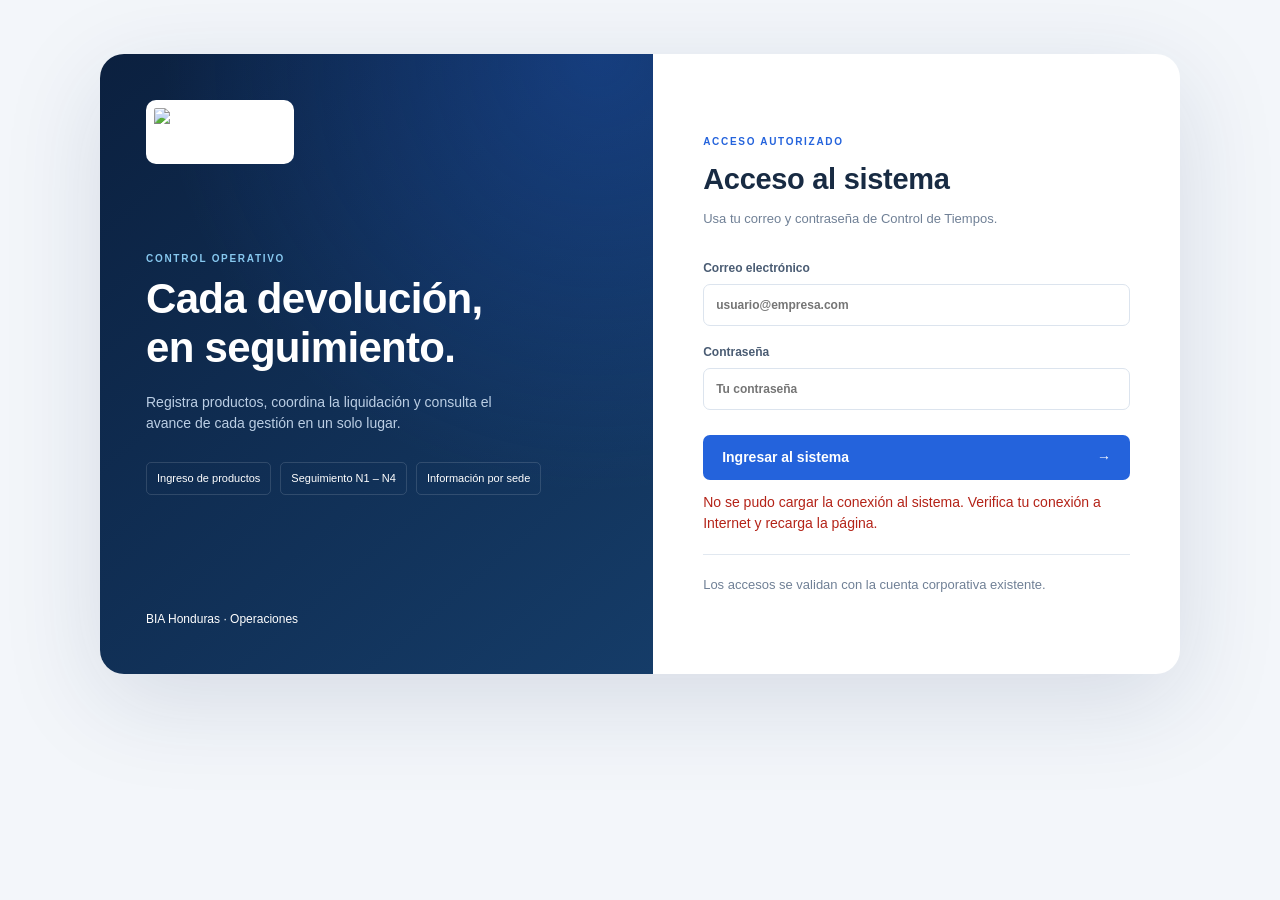
==== index.html @ 486510f2 "Imprimir control de entrega acumulado por día conservando los documentos originales" ====
<!doctype html>
<html lang="es"><head><meta charset="utf-8"><meta name="viewport" content="width=device-width,initial-scale=1"><meta name="theme-color" content="#102b51"><title>Devoluciones | BIA Honduras</title><link rel="icon" type="image/png" href="./favicon.png?v=2"><link rel="apple-touch-icon" href="./favicon.png"><link rel="stylesheet" href="styles.css?v=20261029-tarjetas"><style>[data-panel="usuarios"]{display:none!important} .read-only-profile .row-action,.read-only-profile [data-add-catalog],.read-only-profile [data-take-n2],.read-only-profile [data-n3-n4],.read-only-profile [data-advance],.read-only-profile [data-delivery-control],.read-only-profile #delivery-edit,.read-only-profile #delivery-save,.read-only-profile #delivery-print{display:none!important}</style></head>
<body>
<section id="login" class="login-shell">
 <div class="login-hero"><div class="brand brand-logo"><img class="bia-logo" src="https://biahonduras.github.io/contenedores/brand/bia-honduras-logo.png" alt="BIA Honduras" width="132" height="48"></div><div><p class="eyebrow">CONTROL OPERATIVO</p><h1>Cada devolución,<br>en seguimiento.</h1><p>Registra productos, coordina la liquidación y consulta el avance de cada gestión en un solo lugar.</p><div class="hero-tags"><span>Ingreso de productos</span><span>Seguimiento N1 – N4</span><span>Información por sede</span></div></div><small>BIA Honduras · Operaciones</small></div>
 <form id="login-form" class="login-form"><p class="eyebrow">ACCESO AUTORIZADO</p><h2>Acceso al sistema</h2><p class="muted">Usa tu correo y contraseña de Control de Tiempos.</p><label>Correo electrónico<input name="email" type="email" autocomplete="username" required placeholder="usuario@empresa.com"></label><label>Contraseña<input name="password" type="password" autocomplete="current-password" required placeholder="Tu contraseña"></label><button class="primary" type="submit">Ingresar al sistema <span>→</span></button><p id="login-message" role="alert"></p><small class="muted">Los accesos se validan con la cuenta corporativa existente.</small></form>
</section>
<div id="app" hidden>
 <aside><a class="brand brand-logo" href="#dashboard" aria-label="BIA Honduras, Dashboard"><img class="bia-logo" src="https://biahonduras.github.io/contenedores/brand/bia-honduras-logo.png" alt="BIA Honduras" width="132" height="48"><span>DEVOLUCIONES</span></a><a class="intranet-return" href="https://biahonduras.github.io/control-tiempos/intranet.html">← Intranet BIA Honduras</a><div class="nav-label">OPERACIÓN</div><nav><button data-view="dashboard" class="active">◫ <span>Dashboard</span></button><button data-view="ingreso">＋ <span>Ingresos</span></button><button data-view="seguimiento">◎ <span>Seguimientos</span></button><button data-view="detalle">☷ <span>Consolidado</span></button><button data-view="transferencia">⇄ <span>Importar | Exportar</span></button><button data-view="usuarios" id="users-nav" hidden>♙ <span>Usuarios</span></button></nav><div class="aside-bottom"><div class="session-user-row"><p id="user-label"></p><button id="logout" type="button" aria-label="Cerrar sesión" title="Cerrar sesión"><svg viewBox="0 0 24 24" width="20" height="20" fill="none" stroke="currentColor" stroke-width="2" aria-hidden="true"><path d="M9 5H5v14h4M13 8l4 4-4 4M9 12h12"/></svg></button></div></div></aside>
 <main><header><div><h1 id="page-title">Dashboard de Devoluciones</h1></div><button id="refresh" class="secondary">↻ Actualizar</button></header><div id="site-buttons" class="site-buttons" role="group" aria-label="Sedes"></div>
 <div id="notice" role="status" aria-live="polite" hidden></div>
 <section id="global-filters" class="panel filters"><label>Mes<select id="filter-month"><option value="">Todos los meses</option></select></label><label>Desde<input id="from" type="date"></label><label>Hasta<input id="to" type="date"></label><label>Sede<select id="filter-sede"></select></label><label>Estado<select id="filter-estado"></select></label><label>Gestor N1<select id="filter-gestor"></select></label><label>Cliente, código u observación<input id="filter-text" type="search" placeholder="Buscar en devoluciones"></label><label class="pending-filter"><input id="only-open" type="checkbox">Solo pendientes de seguimiento</label><button id="clear-filters" class="secondary">Limpiar</button></section>
 <section data-panel="dashboard"><div class="section-line"><p class="muted" id="scope-label">Devoluciones ingresadas en la web</p><span class="pill" id="updated-at"></span></div><div id="metrics" class="metrics"></div><article class="panel open-panel" aria-labelledby="open-title"><div class="section-line"><div><p class="eyebrow">SEGUIMIENTO PENDIENTE</p><h2 id="open-title">Gestiones Abiertas <span id="open-count" class="open-counter">0</span></h2><p class="muted" id="open-summary"></p></div><button type="button" id="open-show-all" class="secondary">Ver todas en el consolidado</button></div><div id="open-stages" class="open-stages"></div><div class="table-wrap"><table><thead><tr><th>Gestión / Cliente</th><th>Estado</th><th>Próximo paso</th><th>Sede</th><th>Responsable actual</th><th>Pendiente desde</th><th>Acción</th></tr></thead><tbody id="open-body"></tbody></table></div><div class="pagination"><button id="open-prev" type="button" class="secondary">← Anterior</button><span id="open-page-count"></span><button id="open-next" type="button" class="secondary">Siguiente →</button></div></article><div class="charts-grid"><article class="panel chart-wide"><h2>Devoluciones por Día</h2><p class="muted">Cantidad de gestiones por día (1–31), separadas por Estado y Bodega Destino.</p><div id="daily-filters" class="daily-filters" aria-label="Filtros del gráfico por día"><label>Mes<select id="daily-month"><option value="">Todos los meses</option></select></label><label>Estado<select id="daily-state"><option value="">Todos los estados</option></select></label><label>Bodega Destino<select id="daily-destination"><option value="">Todas las bodegas</option></select></label><button id="daily-clear" type="button" class="secondary">Limpiar</button></div><div id="chart-daily"></div></article><article class="panel"><h2>Devoluciones por Sede</h2><p class="muted">Número de gestiones registradas</p><div id="chart-sedes"></div></article><article class="panel"><h2>Estado de las Devoluciones</h2><p class="muted">Distribución del periodo seleccionado</p><div id="chart-estados"></div></article><article class="panel"><h2>Motivos de Devolución</h2><div id="chart-observaciones"></div></article><article class="panel"><h2>Registros por Gestor</h2><div id="chart-gestores"></div></article><article class="panel"><h2>Top 10 Clientes con más Devoluciones</h2><div id="chart-clientes"></div></article><article class="panel"><h2>Devoluciones por SKU</h2><p class="muted">Unidades por código</p><div id="chart-codigos"></div></article></div><article class="panel"><h2>Tiempos promedio por etapa</h2><div id="stage-times" class="stage-times"></div><p class="muted">Horas transcurridas. Cada promedio considera únicamente gestiones con las dos fechas de su etapa. N1–N4 termina al ingresar en GP.</p></article></section>
 <section data-panel="ingreso" hidden><div class="entry-layout"><form id="entry-form" class="panel"><div class="section-line"><div><p class="eyebrow">NIVEL 1</p><h2>Nueva Gestión de Devolución</h2></div><span class="pill">N.º asignado al guardar</span></div><div class="form-grid"><label>Fecha<input id="entry-date" type="date" readonly aria-label="Fecha de hoy en Honduras"></label><label>Sede<select name="sede" required></select></label><label>Gestor N1<select name="gestor_n1" required></select></label><label>Número de Factura<input name="factura" maxlength="100" required placeholder="Ej. 201-00644081"></label><div class="catalog-field"><label>Nombre del Cliente<input name="cliente" list="clientes" required autocomplete="off" placeholder="Busca un negocio"><datalist id="clientes"></datalist></label></div><div class="catalog-field"><label>Observación<select name="observacion" required></select></label></div><label>Bodega Origen<input name="bodega_origen" maxlength="40" required placeholder="Ej. 513"></label><label>Bodega Destino<input name="bodega_destino" maxlength="40" required placeholder="Ej. 030"></label><label class="wide">Comentarios<textarea name="comentario" rows="3" maxlength="4000" placeholder="Detalles de la devolución"></textarea></label></div><div class="form-actions"><button id="save-entry" class="primary" type="submit">Guardar devolución</button><button id="new-entry" class="secondary" type="button">Nuevo / limpiar</button><div class="catalog-actions" role="group" aria-label="Agregar opciones"><button type="button" class="secondary" data-add-catalog="cliente">＋ Agregar Cliente</button><button type="button" class="secondary" data-add-catalog="comentario">＋ Agregar Comentario</button></div></div></form>
 <article class="panel product-panel"><p class="eyebrow">PRODUCTOS</p><h2>Agregar Códigos</h2><div class="code-row"><label>Código<input id="code" autocomplete="off" placeholder="Escribe el código"></label><button id="lookup" class="secondary">Consultar</button></div><div id="product-info" class="product-info">Consulta un código para ver su descripción y costo.</div><div class="code-row"><label>Cantidad<input id="quantity" type="number" min="0.0001" step="0.0001" value="1"></label><button id="add-item" class="primary" disabled>＋ Agregar</button></div><div class="section-line"><h3>Códigos Ingresados</h3><span class="pill" id="sku-count">0 SKU</span></div><div class="table-wrap"><table><thead><tr><th>Código / descripción</th><th>Cantidad</th><th>Costo unit.</th><th>Total</th><th></th></tr></thead><tbody id="items"></tbody></table></div><div class="total-line"><span>Costo total</span><strong id="entry-total">L 0.00</strong></div></article></div></section>
 <section data-panel="seguimiento" hidden><article class="panel"><div class="section-line"><div><p class="eyebrow">NIVELES 2 – 4</p><h2>Seguimiento de Devoluciones</h2></div></div><form id="search-form" class="search-row"><label>Número de Gestión<input id="management-search" required placeholder="DEV-19102026-06" autocomplete="off"></label><button class="primary" type="submit">Búsqueda</button></form><div id="delivery-pending" class="delivery-pending" hidden><div><strong>Control de entrega pendiente</strong><p id="delivery-pending-text"></p></div><button id="delivery-finish" type="button" class="secondary">Terminar y ver control</button></div><div id="tracking-empty" class="empty">Busca una gestión para consultar sus productos y registrar el siguiente paso.</div><div id="tracking" hidden><section class="management-history"><h3>Estatus de la Gestión</h3><ol id="history" class="history"></ol></section><div class="tracking-head"><div><h2 id="tracking-id"></h2><p id="tracking-summary" class="muted"></p></div><span id="tracking-state" class="status"></span></div><div id="tracking-facts" class="facts"></div><div class="form-grid"><label>Gestor N2 – N4<select id="tracking-manager"></select></label><label>Liquidadora<select id="tracking-liquidator"></select></label><label>Celular Liquidadora<input id="tracking-phone" readonly placeholder="Sin celular registrado"></label><label class="wide">Comentarios<textarea id="tracking-comment" rows="2" maxlength="4000" placeholder="Detalle o motivo del cambio"></textarea></label></div><div class="table-wrap"><table><thead><tr><th>Factura</th><th>Cliente</th><th>Código</th><th>Descripción</th><th>Cantidad</th><th>Costo unit.</th><th>Costo total</th><th>B. origen</th><th>B. destino</th></tr></thead><tbody id="tracking-items"></tbody></table></div><div id="tracking-actions" class="form-actions"></div></div></article><article class="panel delivery-list"><div class="section-line"><div><h2>Controles de entrega de devoluciones</h2><p class="muted">Reabre un control guardado para revisarlo, editar sus datos de impresión o reimprimirlo.</p></div><button id="delivery-list-refresh" class="secondary" type="button">Actualizar controles</button></div><div class="table-wrap"><table><thead><tr><th>Fecha</th><th>Zona</th><th>Gestor N2</th><th>Liquidadora</th><th>Facturas</th><th>Estado del control</th><th>Acciones</th></tr></thead><tbody id="delivery-list-body"></tbody></table></div></article></section>
 <section data-panel="detalle" hidden><article class="panel"><div class="section-line"><div><h2>Consolidado de Gestiones</h2><p id="detail-count" class="muted"></p><p class="pending-legend"><span aria-hidden="true"></span>Ámbar suave: gestión abierta con seguimiento pendiente.</p></div><button id="export" class="secondary">↓ Dashboard Excel</button></div><div class="table-wrap detail-table"><table><thead id="detail-head"></thead><tbody id="detail-body"></tbody></table></div><div class="pagination"><button id="prev" class="secondary">← Anterior</button><span id="page-count"></span><button id="next" class="secondary">Siguiente →</button></div></article></section>
<section data-panel="usuarios" hidden><article class="panel"><h2>Gestión de Usuarios</h2><p class="muted">Las cuentas y accesos por sede se comparten con Control de Tiempos y Contenedores. Las cuentas nuevas reciben una contraseña temporal y deben cambiarla al ingresar.</p><form id="user-form"><div class="form-grid"><label>Nombre<input name="nombre" required minlength="2" maxlength="120"></label><label>Usuario<input name="usuario" required pattern="[A-Za-z0-9._-]{2,60}" maxlength="60"></label><label>Correo<input name="email" type="email" required></label><label>DNI (opcional)<input name="dni" pattern="[0-9]{13}" maxlength="13"></label><label>Sede<select name="sede" required></select></label><label>Permiso<select name="rol"><option value="operador">Operador</option><option value="consulta">Solo consulta</option><option value="admin">Administrador</option></select></label></div><div class="form-actions"><button class="primary" type="submit">Crear / Editar Usuario</button></div></form><div id="user-password-result" hidden role="status"><p>Contraseña temporal (comparte por un medio seguro):</p><code id="user-initial-password"></code></div><h3>Usuarios Activos</h3><div class="table-wrap"><table><thead><tr><th>Nombre</th><th>Correo</th><th>Sede</th><th>Permiso</th><th>Estado</th></tr></thead><tbody id="users-list"></tbody></table></div></article></section>
<section data-panel="transferencia" hidden><article class="panel"><h2>Importar | Exportar</h2><p>Exporta un dashboard Excel con indicadores, gráficos editables, filtros y el detalle de las devoluciones seleccionadas.</p><div class="form-actions"><button id="standard-export" class="secondary">Exportar a Dashboard</button></div><p class="muted" id="export-scope"></p><h3>Importar Devoluciones Manualmente</h3><div id="import-area" hidden><div class="form-actions"><button id="download-import-template" class="secondary">Descargar Plantilla</button></div><label>Archivo Excel completado (.xlsx)<input id="import-file" type="file" accept=".xlsx,.csv,application/vnd.openxmlformats-officedocument.spreadsheetml.sheet,text/csv"></label><ol class="import-steps"><li>En el archivo original, selecciona las 31 columnas, desde <strong>ID Gestion</strong> hasta <strong>Mes</strong>, y las filas que necesitas.</li><li>Carga el archivo Excel completado o copia y pega en el recuadro. Puedes incluir los encabezados o pegar solo los datos en el orden original.</li><li>Pulsa <strong>Validar | Vista Previa</strong>, revisa los datos y luego <strong>Importar</strong>.</li></ol><label for="import-paste">Pega aquí las filas copiadas de Excel</label><textarea id="import-paste" class="import-paste" rows="9" spellcheck="false" autocomplete="off" placeholder="Selecciona el rango en Excel, presiona Ctrl + C y aquí Ctrl + V. No necesitas convertir a CSV." aria-describedby="import-help"></textarea><p id="import-help" class="muted">Se reconocen fechas día/mes/año con hora opcional, nombres o correos de gestores y nombres o códigos de sedes autorizadas. Conserva los ceros iniciales de facturas y códigos. Puedes colocar varios SKU por devolución: separa por comas Código, Descripción, Cantidad, CostoSKU y Cajas/Fardos, siempre en el mismo orden. En las listas numéricas usa punto decimal, sin separador de miles. Máximo 10,000 productos y 200 SKU por gestión.</p><p class="muted">Ejemplo de dos SKU: Código: 0001, 0002 · Descripción: Café, Galleta · Cantidad: 2, 3 · CostoSKU: 100.50, 20 · Cajas/Fardos: Caja, Fardo. Si una descripción incluye una coma, enciérrala entre comillas dentro de su lista. CostoTotal corresponde a la suma de los productos de esa fila. Se conservan las 31 columnas originales y los valores de cada SKU.</p><div class="form-actions"><button id="validate-import" class="secondary">Validar | Vista Previa</button><button id="save-import" class="primary" disabled>Importar</button><button id="clear-import" class="secondary">Limpiar</button><button id="copy-import-headers" class="secondary">Copiar encabezados originales</button></div><p id="import-result" role="status" aria-live="polite"></p><div id="import-preview" hidden><h3>Vista previa · primeras 20 líneas</h3><div class="table-wrap import-preview"><table><thead id="import-preview-head"></thead><tbody id="import-preview-body"></tbody></table></div></div><details class="import-legacy"><summary>Importación anterior desde CSV</summary><p class="muted">Opcional: si ya tienes un archivo en el formato estándar anterior, puedes seleccionarlo aquí y pulsar Validar. Cuando el recuadro contiene datos, se utiliza el contenido pegado.</p><button id="template" class="secondary">Descargar plantilla CSV anterior</button><p class="muted">Para usar un CSV estándar anterior, selecciónalo en el campo de archivo de arriba.</p></details><p class="muted">Las gestiones existentes se rechazan. La importación se guarda completa en una sola transacción. Los clientes, productos, motivos y gestores deben existir en los catálogos.</p></div><p id="import-denied" class="muted">La importación está disponible para superadministradores.</p></article></section>
 <footer>Control de Devoluciones · BIA Honduras <span>Fechas en hora de Honduras</span></footer>
 </main>
</div>
<dialog id="catalog-dialog" aria-labelledby="catalog-title"><form id="catalog-form"><h2 id="catalog-title">Agregar Cliente</h2><p id="catalog-help" class="muted"></p><label>Nombre<input id="catalog-name" required maxlength="200" autocomplete="off"></label><p id="catalog-message" role="status" aria-live="polite"></p><div class="form-actions"><button type="submit" class="primary">Guardar</button><button type="button" id="catalog-cancel" class="secondary">Cancelar</button></div></form></dialog>
<dialog id="delivery-continue-dialog" class="confirm-dialog" aria-labelledby="delivery-continue-title"><form method="dialog"><h2 id="delivery-continue-title">¿Deseas gestionar otro registro para este control de entrega?</h2><div class="form-actions"><button type="submit" value="si" class="primary" autofocus>Sí</button><button type="submit" value="no" class="secondary">No</button></div></form></dialog>
<script src="./vendor/jszip.min.js" defer></script>
<script type="module">import('./app.js?v=20261030-acumulado-diario').catch(()=>{document.getElementById('login-message').textContent='No se pudo cargar la conexión al sistema. Verifica tu conexión a Internet y recarga la página.'});</script>
<dialog id="edit-dialog" class="edit-dialog"><form id="edit-form"><div class="section-line"><h2>Editar devolución</h2><button id="edit-close" type="button" class="secondary" aria-label="Cerrar edición">×</button></div><label>Número de Gestión<input id="edit-management" readonly></label><section class="management-history"><h3>Estatus de la Gestión</h3><ol id="edit-history" class="history"></ol></section><div class="form-grid"><label>Factura<input name="factura" required maxlength="120"></label><label>Cliente<input name="cliente" list="clientes" required></label><label>Observación<select name="observacion" required></select></label><label>Bodega Origen<input name="bodega_origen" required maxlength="120"></label><label>Bodega Destino<input name="bodega_destino" required maxlength="120"></label><label class="wide">Comentario<textarea name="comentario" rows="2" maxlength="4000"></textarea></label></div><h3 class="edit-products-title">Productos de la gestión</h3><div class="table-wrap"><table><thead><tr><th>Código</th><th>Descripción</th><th>Cantidad</th><th>Costo unit.</th></tr></thead><tbody id="edit-items"></tbody></table></div><p id="edit-message" role="alert"></p><div class="form-actions"><button type="button" id="edit-cancel" class="secondary">Cancelar</button><button type="submit" id="edit-save" class="primary">Guardar cambios</button></div></form></dialog>
<dialog id="delivery-dialog" class="delivery-dialog" aria-labelledby="delivery-dialog-title"><div class="delivery-toolbar"><div><h2 id="delivery-dialog-title">Control de entrega de devoluciones</h2><p>Revisa el documento antes de entregarlo junto con las facturas originales.</p></div><div class="form-actions"><button id="delivery-edit" type="button" class="secondary">Editar documento</button><button id="delivery-save" type="button" class="secondary" hidden>Guardar cambios</button><button id="delivery-print" type="button" class="primary">Imprimir</button><button id="delivery-close" type="button" class="secondary">Cerrar</button></div></div><p id="delivery-message" role="status" aria-live="polite"></p><form id="delivery-editor" hidden><p class="muted">Los cambios se guardan en este control de entrega. Los datos de la devolución siguen disponibles en Editar devolución.</p><label>Celular para este documento<input id="delivery-phone" maxlength="40" autocomplete="tel"></label><div class="table-wrap"><table><thead><tr><th>N.º / Gestión</th><th>Factura</th><th>Cliente</th><th>Descripción del SKU</th><th>LIQ.</th><th>Observación</th><th>Bodega Origen</th><th>Bodega Destino</th></tr></thead><tbody id="delivery-editor-body"></tbody></table></div></form><div id="delivery-paper" class="delivery-paper"></div></dialog>
</body></html>
---- styles.css ----
:root{--navy:#102b51;--blue:#2463dc;--ink:#182b43;--muted:#708096;--line:#e1e8f0;--bg:#f3f6fa;--teal:#0c917f;--shadow:0 5px 24px #142e5006}*{box-sizing:border-box}body{margin:0;background:var(--bg);color:var(--ink);font:14px/1.5 'Segoe UI',Arial,sans-serif}button,input,select,textarea{font:inherit}button{cursor:pointer;transition:background .15s}button:disabled{opacity:.5;cursor:default}button:focus-visible,a:focus-visible{outline:3px solid #57bdf2;outline-offset:3px}[hidden]{display:none!important}h1,h2,h3,p{margin-top:0}h1{font-size:27px;line-height:1.2;letter-spacing:-.7px;margin-bottom:0}h2{font-size:18px;margin-bottom:8px;letter-spacing:-.3px}h3{font-size:14px}small{font-size:12px}.muted{color:var(--muted);font-size:13px}.eyebrow{font-size:10px;font-weight:700;letter-spacing:1.7px;color:var(--blue);margin-bottom:9px}.brand{color:white;font-size:37px;line-height:1;font-weight:900;letter-spacing:-2px;text-decoration:none;display:block}.brand span{font-size:9px;letter-spacing:2px;display:block;margin-top:10px;font-weight:600}label{display:flex;flex-direction:column;gap:7px;font-size:12px;font-weight:600;color:#4a5c73}input,select,textarea{width:100%;min-height:42px;border:1px solid #dce4ee;background:#fff;color:var(--ink);border-radius:7px;padding:10px 12px;outline:none}input:focus,select:focus,textarea:focus{border-color:#5692e9;box-shadow:0 0 0 3px #2463dc16}textarea{resize:vertical}.primary,.secondary{border:1px solid transparent;padding:11px 18px;border-radius:7px;font-weight:600;white-space:nowrap}.primary{background:var(--blue);color:white}.primary:hover{background:#174cb2}.secondary{background:#fff;border-color:#dce4ee;color:#425775}.secondary:hover{background:#edf3fb}.login-shell{margin:6vh auto;max-width:1080px;min-height:620px;display:grid;grid-template-columns:1.05fr 1fr;background:white;border-radius:24px;overflow:hidden;box-shadow:0 25px 100px #17305c22}.login-hero{background:radial-gradient(circle at 90% 0,#2463dc55,transparent 55%),linear-gradient(140deg,#0b203f,#153c68);color:#fff;padding:46px;display:flex;flex-direction:column;justify-content:space-between}.login-hero h1{font-size:42px;line-height:1.15;margin-bottom:20px}.login-hero p:not(.eyebrow){color:#bbcee4;max-width:370px}.login-hero .eyebrow{color:#87c8ef}.hero-tags{display:flex;flex-wrap:wrap;gap:9px;margin:28px 0}.hero-tags span{border:1px solid #ffffff22;padding:7px 10px;border-radius:5px;font-size:11px}.login-form{padding:62px 50px;display:flex;flex-direction:column;justify-content:center}.login-form h2{font-size:29px}.login-form label{margin-top:17px}.login-form .primary{margin-top:25px;display:flex;justify-content:space-between}.login-form small{margin-top:20px;border-top:1px solid var(--line);padding-top:20px}#login-message{margin:12px 0 0;color:#b42318}aside{position:fixed;inset:0 auto 0 0;width:235px;background:linear-gradient(170deg,#102b51,#0c203e);color:white;padding:34px 22px;display:flex;flex-direction:column}aside .brand{padding:0 13px}.nav-label{font-size:9px;color:#7893b1;letter-spacing:1.5px;margin:58px 13px 13px}nav{display:grid;gap:8px}nav button{background:none;border:0;color:#aebed3;display:flex;gap:12px;text-align:left;padding:13px;border-radius:8px;font-size:18px;align-items:center}nav button span{font-size:12px}nav button.active{background:#2878eb28;color:#a9ceff;box-shadow:inset 3px 0 #5da1ff}.aside-bottom{margin-top:auto;font-size:11px;padding:18px 10px 0;border-top:1px solid #ffffff18}.aside-bottom p{overflow-wrap:anywhere;margin:16px 0 9px;color:#bed0e5}.aside-bottom button{color:#a6b9d0;border:0;background:none;padding:0;font-size:11px}.connection{color:#73ccb7;font-size:10px}main{margin-left:235px;padding:32px 34px;max-width:1900px}header{display:flex;justify-content:space-between;align-items:center;margin:0 0 27px;gap:16px}.panel{background:#fff;border:1px solid var(--line);border-radius:11px;padding:22px;box-shadow:var(--shadow);margin-bottom:20px}.filters{display:flex;flex-wrap:wrap;gap:13px;align-items:end;padding:17px 20px}.filters label{flex:1;min-width:125px;font-size:10px}.filters label:last-of-type{flex:1.7;min-width:190px}.filters input,.filters select{min-height:36px;padding:8px;font-size:12px}.filters button{font-size:12px;padding:8px 13px}.section-line{display:flex;justify-content:space-between;align-items:center;gap:14px;margin-bottom:17px}.section-line p,.section-line h3{margin-bottom:0}.pill{background:#eef3fa;color:#657a96;font-size:10px;border-radius:30px;padding:6px 11px;white-space:nowrap}.metrics{display:grid;grid-template-columns:repeat(4,1fr);gap:17px;margin-bottom:22px}.metric{background:white;border:1px solid var(--line);border-radius:11px;padding:21px;border-top:3px solid var(--blue)}.metric:nth-child(2){border-top-color:#37a59b}.metric:nth-child(3){border-top-color:#9b80d2}.metric:nth-child(4){border-top-color:#d8a83a}.metric p{font-size:10px;letter-spacing:.6px;text-transform:uppercase;color:var(--muted);margin-bottom:13px}.metric strong{font-size:32px;letter-spacing:-1px;line-height:1}.metric small{display:block;margin-top:9px;color:var(--muted);font-size:10px}.charts-grid{display:grid;grid-template-columns:1fr 1fr;gap:0 20px}.charts-grid .panel{min-width:0}.bar-row{margin:17px 0}.bar-label{display:flex;justify-content:space-between;gap:16px;font-size:12px}.bar-label span{overflow-wrap:anywhere}.bar-track{height:7px;background:#f0f4f8;border-radius:7px;margin-top:7px}.bar-fill{height:100%;background:#4284df;border-radius:7px}.bar-row:nth-child(2n) .bar-fill{background:#5eb5b0}.stage-times{display:grid;grid-template-columns:repeat(4,1fr);gap:16px;margin:20px 0}.stage-times div{border-left:3px solid #b7d2ed;padding-left:15px}.stage-times strong{display:block;font-size:24px}.stage-times span{font-size:11px;color:var(--muted)}.entry-layout{display:grid;grid-template-columns:1fr 1fr;gap:20px;align-items:start}.form-grid{display:grid;grid-template-columns:1fr 1fr;gap:18px}.wide{grid-column:1/-1}.form-actions{display:flex;flex-wrap:wrap;gap:10px;margin-top:23px}.code-row{display:flex;align-items:end;gap:12px;margin:20px 0}.code-row label{flex:1;min-width:0}.product-info{padding:15px;background:#f1f6fc;border-radius:7px;font-size:13px;min-height:78px}.product-info strong{display:block;margin-top:7px}.table-wrap{width:100%;overflow:auto;border:1px solid var(--line);border-radius:7px}table{width:100%;border-collapse:collapse;font-size:12px;text-align:left}th{background:#f6f8fc;color:#637690;font-size:10px;text-transform:uppercase;font-weight:600;letter-spacing:.2px;padding:11px;white-space:nowrap;border-bottom:1px solid var(--line)}td{padding:12px 11px;border-bottom:1px solid #edf1f6;vertical-align:top}tbody tr:last-child td{border-bottom:0}tbody tr:hover{background:#fafcff}td small{display:block;color:var(--muted);font-size:10px;min-width:100px}td button{background:#fff0ef;border:0;border-radius:4px;color:#b42318;padding:3px 8px}.total-line{display:flex;justify-content:space-between;margin-top:20px;padding-top:16px;border-top:1px solid var(--line)}.total-line strong{font-size:24px}.empty{text-align:center;color:var(--muted);padding:45px 20px;font-size:13px}.search-row{display:flex;align-items:end;gap:14px;margin:22px 0}.search-row label{flex:1;max-width:550px}.tracking-head{display:flex;justify-content:space-between;gap:20px;border-top:1px solid var(--line);padding-top:25px;margin:28px 0 20px}.status{align-self:start;background:#eaf1ff;color:#215baf;border-radius:5px;padding:7px 12px;font-size:12px;font-weight:600}.status.done{color:#0e7c65;background:#e4f6ee}.status.warn{color:#a36106;background:#fff3d9}.facts{display:grid;grid-template-columns:repeat(3,1fr);gap:15px;margin:20px 0 25px}.facts span{display:block;font-size:10px;color:var(--muted);margin-bottom:5px}.facts strong{font-size:12px;font-weight:600;overflow-wrap:anywhere}#tracking .table-wrap{margin-top:25px}#tracking-actions{margin-bottom:30px}.history{list-style:none;padding:0}.history li{border-left:2px solid #cadcf2;padding:0 0 22px 18px}.history li strong{font-size:12px;display:block}.history li small{color:var(--muted)}.history p{font-size:12px;margin:6px 0 0}.detail-table{max-height:65vh}.detail-table thead{position:sticky;top:0}.detail-table td{white-space:nowrap}.pagination{display:flex;justify-content:flex-end;align-items:center;gap:18px;margin-top:20px;font-size:12px}.link{background:none!important;border:0!important;color:var(--blue)!important;padding:0!important;text-decoration:underline;font:inherit}#notice{position:sticky;top:12px;z-index:3;background:#eaf4ff;border:1px solid #9bc4f3;border-radius:8px;padding:13px 17px;margin:0 0 20px;font-size:13px;white-space:pre-wrap}#notice.error{background:#fff1f0;border-color:#efb5ad;color:#9e291c}footer{color:#8593a7;font-size:10px;display:flex;justify-content:space-between;padding-top:10px}button.danger{color:#b42318;border-color:#efc8c3}.loading{opacity:.65;pointer-events:none}@media(min-width:1600px){main{padding:40px 50px}}@media(max-width:1200px){.entry-layout{grid-template-columns:1fr}.metrics{grid-template-columns:repeat(2,1fr)}main{padding:25px}aside{width:210px}main{margin-left:210px}.facts{grid-template-columns:repeat(2,1fr)}}@media(max-width:800px){aside{position:static;width:100%;padding:17px 20px;display:block}aside .brand{font-size:27px;display:inline-block}.brand span{font-size:8px}aside .nav-label,.aside-bottom .connection,.aside-bottom p{display:none}nav{display:flex;overflow:auto;margin-top:21px;gap:5px}nav button{padding:10px 12px;white-space:nowrap}nav button span{font-size:11px}.aside-bottom{position:absolute;right:20px;top:23px;padding:0;border:0;margin:0}main{margin:0;padding:22px 16px}h1{font-size:22px}header{gap:10px}.charts-grid{grid-template-columns:1fr}.metrics{gap:10px}.metric{padding:16px}.metric strong{font-size:28px}.stage-times{grid-template-columns:1fr 1fr}.panel{padding:18px}.login-shell{margin:0;min-height:100vh;border-radius:0;grid-template-columns:1fr}.login-hero{padding:30px;gap:30px}.login-hero h1{font-size:32px}.login-hero .hero-tags,.login-hero small{display:none}.login-form{padding:34px 28px}.form-grid{gap:15px}.tracking-head{flex-direction:column}.filters label{min-width:110px}.search-row{flex-wrap:wrap}footer span{display:none}}@media(max-width:450px){.form-grid{grid-template-columns:1fr}.wide{grid-column:auto}.metrics{grid-template-columns:1fr 1fr}.metric p{font-size:9px}.facts{grid-template-columns:1fr 1fr}.code-row{gap:8px}.code-row button{padding:11px}.pagination{gap:10px;font-size:10px}.pagination button{padding:9px}}


.brand-logo{display:inline-flex;flex-direction:column;align-items:flex-start;gap:9px;text-decoration:none}.bia-logo{display:block;width:132px;height:48px;object-fit:contain;background:white;border-radius:10px;padding:8px;box-sizing:content-box}.catalog-field{display:flex;flex-direction:column;gap:8px}.catalog-add{align-self:flex-start;font-size:12px;padding:8px 12px}#catalog-dialog{border:0;border-radius:16px;padding:28px;width:min(440px,calc(100vw - 32px));box-sizing:border-box;color:var(--ink);box-shadow:var(--shadow)}#catalog-dialog::backdrop{background:rgba(16,43,81,.55)}#catalog-dialog input{width:100%;box-sizing:border-box}#catalog-message{font-size:13px;color:#b42318}@media(max-width:800px){aside .brand-logo{display:inline-flex}.bia-logo{width:112px;height:40px;padding:6px}.brand-logo span{font-size:9px}}

.catalog-actions{display:flex;flex-wrap:nowrap;gap:8px;max-width:100%;min-width:0}.catalog-actions button{white-space:nowrap;min-width:0;flex:1 1 auto;padding:10px 8px;font-size:12px}@media(max-width:450px){.catalog-actions button{font-size:11px;padding:10px 6px}}

/* Compact actions at the end of each return row. */
.detail-actions{padding:8px 7px;white-space:nowrap;width:76px;min-width:76px}
.detail-actions .row-action{display:inline-flex;align-items:center;justify-content:center;width:28px;height:28px;padding:0;border:0;border-radius:5px;color:#fff;vertical-align:middle}
.detail-actions .row-action+ .row-action{margin-left:5px}.detail-actions .row-action svg{width:14px;height:14px;pointer-events:none}
.detail-actions .row-edit{background:#16803d}.detail-actions .row-edit:hover{background:#126632}.detail-actions .row-delete{background:#dc2626}.detail-actions .row-delete:hover{background:#b91c1c}
.detail-actions .row-action:disabled{opacity:.4;cursor:not-allowed}.management-history{margin:20px 0 24px;padding:16px 18px;border:1px solid var(--line);border-radius:9px;background:#f8fbff}.management-history h3{margin-bottom:14px}.management-history .history{margin:0;max-height:280px;overflow-y:auto}.management-history .history li:last-child{padding-bottom:0}.history p{overflow-wrap:anywhere;white-space:pre-wrap}
.edit-dialog{width:min(820px,calc(100% - 24px));max-height:90vh;overflow:auto;border:1px solid var(--line);border-radius:14px;padding:24px;color:var(--ink);box-shadow:0 24px 80px #102b5140}.edit-dialog::backdrop{background:#102b5180}.edit-products-title{margin-top:24px}.edit-dialog input[type=number]{min-width:100px;max-width:140px}.edit-dialog #edit-message{color:#b42318;margin:16px 0 0}

.import-steps{padding-left:22px;line-height:1.7}.import-paste{display:block;width:100%;box-sizing:border-box;resize:vertical;min-height:180px;font-family:monospace;font-size:13px;white-space:pre;overflow:auto;margin:10px 0}.import-preview{max-height:400px}.import-preview td{max-width:250px;overflow:hidden;text-overflow:ellipsis;white-space:pre-wrap}.import-legacy{margin:24px 0;padding:16px;border:1px solid var(--line);border-radius:9px}.import-legacy summary{cursor:pointer;font-weight:600}.import-legacy label{margin-top:16px}
/* Tracking mirrors the four steps of the delivery workflow. */
.tracking-status{font-size:18px;font-weight:800;white-space:normal;line-height:1.4;padding:10px 14px}.tracking-status.received{color:#b91c1c;background:#fef2f2}.tracking-status.liquidation{color:#a67700;background:#fff9d6}.tracking-status.debit{color:#996515;background:#fcf3de}.tracking-status.done{color:#15803d;background:#ecfdf3}.tracking-status.cancelled{color:#9f1239;background:#fff1f2}.tracking-head{flex-wrap:wrap;gap:12px}.delivery-pending{display:flex;align-items:center;justify-content:space-between;gap:16px;padding:16px;margin:18px 0;border:1px solid #d7b975;background:#fff9e9;border-radius:9px}.delivery-pending[hidden]{display:none}.delivery-pending p{margin:6px 0 0}.delivery-list{margin-top:20px}.delivery-dialog{box-sizing:border-box;width:min(1160px,96vw);max-width:96vw;max-height:94vh;overflow:auto;border:1px solid var(--line);border-radius:12px;padding:22px;color:var(--ink)}.delivery-dialog::backdrop{background:#102b5190}.delivery-toolbar{display:flex;flex-wrap:wrap;justify-content:space-between;align-items:center;gap:16px}.delivery-toolbar h2{margin:0 0 6px}.delivery-toolbar p{margin:0;font-size:13px}.delivery-toolbar .form-actions{margin:0}.delivery-dialog #delivery-message{color:#b42318}.delivery-paper{overflow:auto;background:#e5e7eb;padding:18px}/* Worksheet print scale: 67%; 12pt headings => 8.04pt, 10pt data => 6.7pt. */
.delivery-page{box-sizing:border-box;width:263mm;background:#fff;color:#000;margin:0 auto 18px;padding:0 0 2mm;font-family:"Aptos Narrow","Arial Narrow",Arial,sans-serif;font-size:6.7pt;box-shadow:0 2px 12px #0002;print-color-adjust:exact;-webkit-print-color-adjust:exact}
.delivery-letterhead{position:relative;width:100%;height:28mm;overflow:hidden;margin-bottom:1.5mm}.delivery-letterhead>img{position:absolute;top:0;left:0;width:100%;height:707.46%;max-width:none;object-fit:fill}.delivery-company{position:absolute;left:3mm;top:14.5mm;display:flex;flex-direction:column;font-family:"Arial Nova Cond","Arial Narrow",Arial,sans-serif;font-size:7.5pt;line-height:1.25;color:#000}.delivery-company strong{font-size:8pt}.delivery-title{position:absolute;left:77mm;right:64mm;bottom:2mm;text-align:center}.delivery-title h2{font-family:"Arial Nova Cond","Aptos Narrow","Arial Narrow",Arial,sans-serif;font-size:14pt;font-weight:700;line-height:1.1;margin:0;color:#000}
.delivery-meta{width:100%;border-collapse:collapse;table-layout:fixed;margin:0;font-size:8.04pt}.delivery-meta th,.delivery-meta td{border:.5pt solid #000;padding:0 .5mm;height:10.05pt;line-height:10.05pt;white-space:normal;color:#000;font-size:8.04pt;font-family:inherit;text-transform:none;letter-spacing:normal}.delivery-meta th{width:13%;font-weight:700;text-align:center;background:#fff!important}.delivery-meta th:nth-child(3){text-align:left;width:11.5%}.delivery-meta td{width:37%;text-align:center;background:#f2f2f2!important}
.delivery-paper-table{width:100%;border-collapse:collapse;table-layout:fixed;font-family:inherit;font-size:6.7pt;margin:0}.delivery-paper-table th{background:#bfbfbf!important;color:#000!important;text-align:center;font-family:inherit;font-size:8.04pt;line-height:1.3;font-weight:700;padding:0 .3mm;border:.5pt solid #000;white-space:normal;letter-spacing:normal;text-transform:none}.delivery-paper-table thead tr:first-child{height:26.7665pt}.delivery-paper-table thead tr:last-child{height:13.467pt}.delivery-paper-table thead tr:last-child th{font-size:7.37pt}.delivery-paper-table td{border:.5pt solid #000;white-space:pre-line;overflow-wrap:anywhere;vertical-align:middle;line-height:10.05pt;height:10.05pt;padding:0 .4mm;text-align:center;color:#000;background:#fff;font-family:inherit;font-size:6.7pt}.delivery-paper-table td:first-child{font-weight:700}.delivery-paper-table .delivery-blank td{height:10.05pt;line-height:10.05pt}
.delivery-credit{border:.5pt solid #000;margin-top:3mm;padding:0;font-family:"Arial Nova Cond","Arial Narrow",Arial,sans-serif;font-size:7.37pt;color:#000}.delivery-credit h3{text-align:center;font-family:inherit;font-size:7.37pt;font-weight:700;border-bottom:.5pt solid #000;margin:0;line-height:10.05pt;padding:0}.delivery-credit>div{display:grid;grid-template-columns:35% 25% 8% 32%;align-items:center;min-height:11.457pt;border-bottom:.5pt solid #000}.delivery-credit>div:last-child{border-bottom:0}.delivery-credit>div>span:first-child{padding-left:1mm}.delivery-sign-line{min-height:10pt}.delivery-page-footer{display:flex;justify-content:space-between;font-size:5.5pt;margin:1mm 0 0;padding:0;color:#333}
.delivery-dialog #delivery-editor{margin:20px 0}.delivery-dialog #delivery-editor input{max-width:280px}.delivery-dialog #delivery-editor td{padding:8px}.delivery-dialog #delivery-editor textarea{min-width:120px;width:100%;box-sizing:border-box;resize:vertical}.delivery-dialog #delivery-editor td:nth-child(4) textarea{min-width:260px}.delivery-dialog #delivery-editor small{display:block;font-size:11px}.delivery-dialog #delivery-editor .table-wrap{margin-top:16px;max-height:55vh}
@media(max-width:650px){.delivery-dialog{padding:14px}.delivery-pending{align-items:flex-start;flex-direction:column}.delivery-toolbar .form-actions{width:100%}.delivery-toolbar .form-actions button{flex:1}.delivery-paper{padding:8px}}
@media print{
 @page{size:letter landscape;margin:8mm}
 body.printing-delivery{margin:0;padding:0;background:#fff!important}
 body.printing-delivery>:not(#delivery-dialog){display:none!important}
 body.printing-delivery #delivery-dialog{display:block!important;position:static;inset:auto;width:auto;max-width:none;height:auto;max-height:none;border:0;border-radius:0;overflow:visible;padding:0;margin:0;box-shadow:none;background:#fff}
 body.printing-delivery #delivery-dialog::backdrop{display:none}
 body.printing-delivery .delivery-toolbar,body.printing-delivery #delivery-message,body.printing-delivery #delivery-editor{display:none!important}
 body.printing-delivery #delivery-paper{display:block!important;padding:0;margin:0;background:#fff;overflow:visible}
 body.printing-delivery .delivery-page{width:100%;margin:0;padding:0;box-shadow:none;break-after:page;page-break-after:always;print-color-adjust:exact;-webkit-print-color-adjust:exact}
 body.printing-delivery .delivery-page:last-child{break-after:auto;page-break-after:auto}
 body.printing-delivery .delivery-paper-table tr{break-inside:avoid;page-break-inside:avoid}
 body.printing-delivery .delivery-page footer{display:flex;margin-top:2mm;padding:0;border:0;background:#fff;color:#333}
}
.delivery-page table tbody tr:last-child td{border-bottom:1px solid #111}
.site-buttons{display:flex;flex-wrap:wrap;gap:8px;margin:-10px 0 22px}.site-buttons button{border:1px solid #dce4ee;border-radius:7px;background:white;color:#425775;padding:8px 17px;font-size:12px;font-weight:700}.site-buttons button[aria-pressed=true]{background:var(--blue);border-color:var(--blue);color:white}.site-buttons button:disabled{opacity:.4;cursor:not-allowed}nav button span{white-space:normal}nav button{gap:8px}
.intranet-return{display:block;color:#bed3ee;font-size:11px;padding:20px 13px 0;text-decoration:none}.intranet-return:hover{color:#fff}.intranet-return+.nav-label{margin-top:30px}.filters .pending-filter{display:flex;flex-direction:row;align-items:center;gap:8px;flex:0 1 180px;min-width:165px;font-size:11px;padding-bottom:7px}.pending-filter input{width:16px;height:16px;min-height:0;padding:0;accent-color:#b8832c}.open-panel{border-top:3px solid #d5ae60}.open-panel .eyebrow{color:#9b7028;margin-bottom:8px}.open-panel h2{display:flex;align-items:center;gap:10px}.open-counter{display:inline-flex;align-items:center;justify-content:center;background:#fff3d9;color:#89651e;border-radius:18px;min-width:29px;padding:3px 9px;font-size:13px}.open-panel #open-summary{margin:8px 0 0}.open-stages{display:flex;flex-wrap:wrap;gap:9px;margin-bottom:18px}.open-stages>span{padding:7px 11px;border:1px solid #eadfc7;border-radius:7px;background:#fffcf5;font-size:11px;color:#7b683f}.open-stages strong{margin-left:7px;color:#5f4b25}.open-panel .table-wrap{max-height:none}.open-panel .secondary{font-size:11px;padding:8px 11px}.pending-legend{display:flex;align-items:center;gap:7px;color:#8b774f;font-size:11px;margin:7px 0 0}.pending-legend>span{display:inline-block;width:9px;height:9px;background:#f1d89e;border:1px solid #e2bd69;border-radius:2px}.detail-table tbody tr.management-open td{background:#fffaf0}.detail-table tbody tr.management-open:hover td{background:#fff3da}.detail-table tbody tr.management-open td:first-child{box-shadow:inset 3px 0 #d9af55}.detail-table .pending-label{font-size:10px;color:#8b6b27;white-space:normal;line-height:1.5;margin-top:6px;max-width:210px}.open-panel tbody td{vertical-align:middle}.open-panel td strong{font-size:12px}.open-panel td:nth-child(3){min-width:180px}.open-panel .pagination{margin-top:15px}@media(max-width:800px){.intranet-return{padding:0 7px;align-self:center}.intranet-return+.nav-label{display:none}.open-panel .section-line{align-items:flex-start;flex-direction:column}.open-panel .section-line>button{white-space:normal}.pending-legend{max-width:230px;align-items:flex-start}.open-stages{gap:6px}.filters .pending-filter{flex:1;min-width:180px}}

.chart-wide{grid-column:1/-1}.daily-chart{overflow-x:auto}.daily-chart svg{display:block;width:100%;height:260px}.daily-chart text,.motive-chart text{font:11px system-ui;fill:#52647c}.motive-chart{display:flex;align-items:center;gap:24px;flex-wrap:wrap}.motive-chart svg{width:190px;flex:none}.motive-chart .donut-total{font-size:23px;font-weight:750;fill:#183b64}.chart-legend{list-style:none;margin:0;padding:0;flex:1;min-width:220px;max-height:320px;overflow:auto}.chart-legend li{display:flex;align-items:center;gap:8px;padding:7px 0;border-bottom:1px solid #eef2f6;font-size:12px}.chart-legend i{width:10px;height:10px;border-radius:3px;flex:none}.chart-legend span{flex:1}.chart-legend small{color:#65768b}details summary{cursor:pointer;color:#3268af;font-size:12px} 

.daily-filters{display:flex;gap:12px;align-items:end;flex-wrap:wrap;margin:16px 0}.daily-filters label{display:grid;gap:6px;font-size:12px;min-width:140px}.daily-filters small{flex-basis:100%}.daily-legend{display:flex;gap:10px 20px;flex-wrap:wrap;list-style:none;margin:16px 0;padding:0}.daily-legend li{display:flex;gap:7px;align-items:center;font-size:12px}.daily-legend i{width:10px;height:10px;border-radius:2px;flex:none}.daily-legend strong{color:#52647c}.daily-chart svg{height:290px}

.aside-bottom .session-user-row{display:flex;align-items:center;justify-content:space-between;gap:10px}.session-user-row #user-label{margin:0;min-width:0;overflow-wrap:anywhere}.session-user-row #logout{width:36px;height:36px;display:inline-flex;align-items:center;justify-content:center;padding:8px;flex:none}

.confirm-dialog{width:min(440px,calc(100% - 32px));box-sizing:border-box;border:1px solid var(--line);border-radius:14px;padding:24px;color:var(--ink);box-shadow:0 24px 80px #102b5140}.confirm-dialog::backdrop{background:#102b5180}.confirm-dialog h2{font-size:18px;line-height:1.45;margin:0 0 20px}.confirm-dialog .form-actions{justify-content:flex-end;margin:0}.confirm-dialog .form-actions button{min-width:80px}



/* Tarjetas compactas: misma escala de lectura que Resumen y Vencimientos. */
.metrics{gap:14px;margin-bottom:16px}.metric{min-width:0;padding:16px}.metric p{font-size:12px;line-height:1.35;letter-spacing:0;text-transform:none;margin-bottom:8px;overflow-wrap:anywhere}.metric strong{font-size:24px;line-height:1.2;letter-spacing:-.4px;overflow-wrap:anywhere}.metric small{font-size:11px;line-height:1.4;margin-top:6px}.panel{padding:18px;margin-bottom:16px}.section-line{gap:12px}h1{font-size:24px}.form-grid{gap:14px}.form-grid label{gap:5px}.form-grid input,.form-grid select{min-height:38px;padding:8px 10px}.form-grid textarea{padding:8px 10px}.stage-times{gap:12px}aside nav button[data-view=ingreso] span,aside nav button[data-view=seguimiento] span,aside nav button[data-view=detalle] span{white-space:nowrap}@media(max-width:600px){.metrics{gap:10px}.metric{padding:14px}.panel{padding:16px}.metric strong{font-size:24px}h1{font-size:22px}}
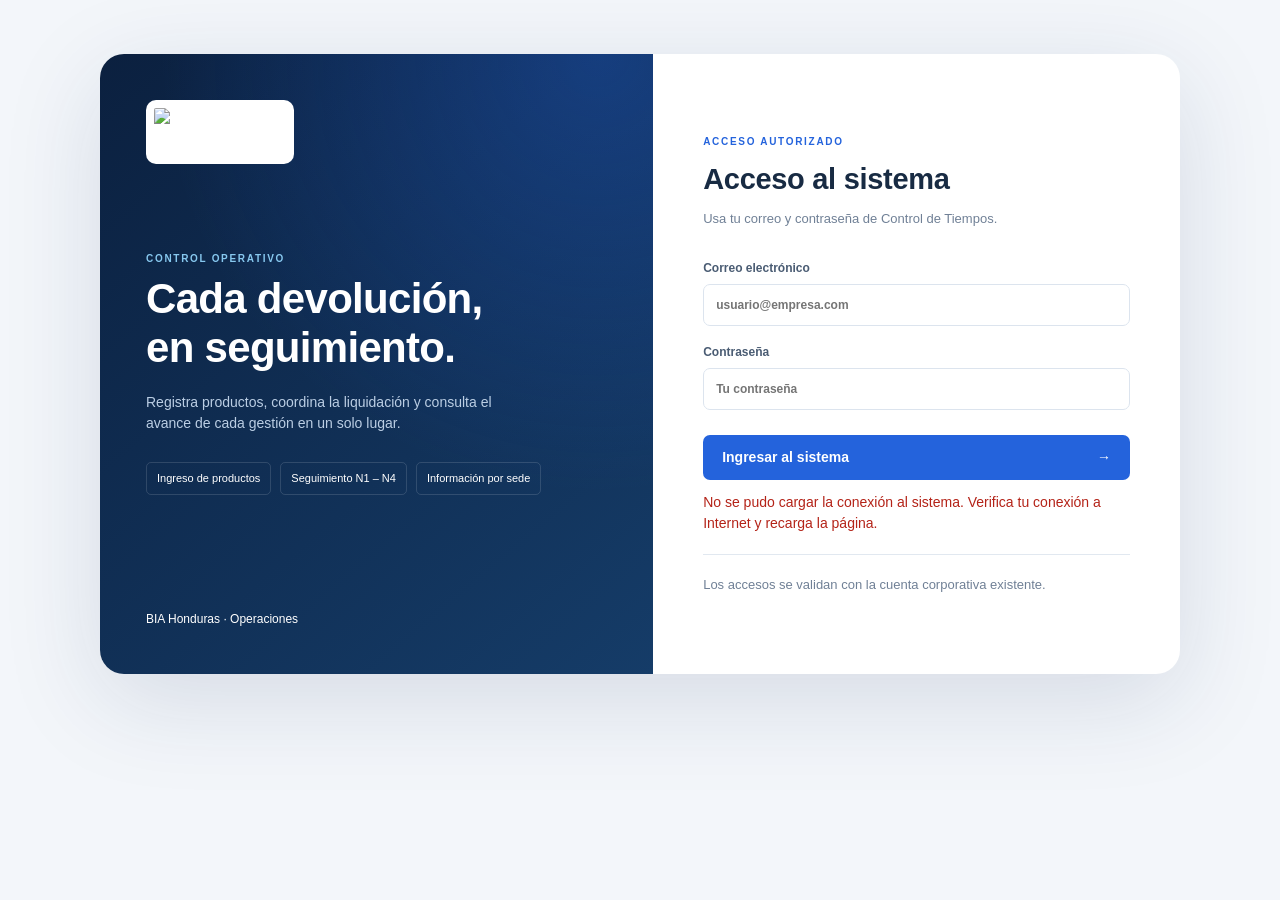
==== commit 82feb22b: "Agregar formulario de códigos junto a Agregar Comentario" ====
--- a/index.html
+++ b/index.html
@@ -1,34 +1,52 @@
-<!doctype html>
-<html lang="es"><head><meta charset="utf-8"><meta name="viewport" content="width=device-width,initial-scale=1"><meta name="theme-color" content="#102b51"><title>Devoluciones | BIA Honduras</title><link rel="icon" type="image/png" href="./favicon.png?v=2"><link rel="apple-touch-icon" href="./favicon.png"><link rel="stylesheet" href="styles.css?v=20261029-tarjetas"><style>[data-panel="usuarios"]{display:none!important} .read-only-profile .row-action,.read-only-profile [data-add-catalog],.read-only-profile [data-take-n2],.read-only-profile [data-n3-n4],.read-only-profile [data-advance],.read-only-profile [data-delivery-control],.read-only-profile #delivery-edit,.read-only-profile #delivery-save,.read-only-profile #delivery-print{display:none!important}</style></head>
-<body>
-<section id="login" class="login-shell">
- <div class="login-hero"><div class="brand brand-logo"><img class="bia-logo" src="https://biahonduras.github.io/contenedores/brand/bia-honduras-logo.png" alt="BIA Honduras" width="132" height="48"></div><div><p class="eyebrow">CONTROL OPERATIVO</p><h1>Cada devolución,<br>en seguimiento.</h1><p>Registra productos, coordina la liquidación y consulta el avance de cada gestión en un solo lugar.</p><div class="hero-tags"><span>Ingreso de productos</span><span>Seguimiento N1 – N4</span><span>Información por sede</span></div></div><small>BIA Honduras · Operaciones</small></div>
- <form id="login-form" class="login-form"><p class="eyebrow">ACCESO AUTORIZADO</p><h2>Acceso al sistema</h2><p class="muted">Usa tu correo y contraseña de Control de Tiempos.</p><label>Correo electrónico<input name="email" type="email" autocomplete="username" required placeholder="usuario@empresa.com"></label><label>Contraseña<input name="password" type="password" autocomplete="current-password" required placeholder="Tu contraseña"></label><button class="primary" type="submit">Ingresar al sistema <span>→</span></button><p id="login-message" role="alert"></p><small class="muted">Los accesos se validan con la cuenta corporativa existente.</small></form>
-</section>
-<div id="app" hidden>
- <aside><a class="brand brand-logo" href="#dashboard" aria-label="BIA Honduras, Dashboard"><img class="bia-logo" src="https://biahonduras.github.io/contenedores/brand/bia-honduras-logo.png" alt="BIA Honduras" width="132" height="48"><span>DEVOLUCIONES</span></a><a class="intranet-return" href="https://biahonduras.github.io/control-tiempos/intranet.html">← Intranet BIA Honduras</a><div class="nav-label">OPERACIÓN</div><nav><button data-view="dashboard" class="active">◫ <span>Dashboard</span></button><button data-view="ingreso">＋ <span>Ingresos</span></button><button data-view="seguimiento">◎ <span>Seguimientos</span></button><button data-view="detalle">☷ <span>Consolidado</span></button><button data-view="transferencia">⇄ <span>Importar | Exportar</span></button><button data-view="usuarios" id="users-nav" hidden>♙ <span>Usuarios</span></button></nav><div class="aside-bottom"><div class="session-user-row"><p id="user-label"></p><button id="logout" type="button" aria-label="Cerrar sesión" title="Cerrar sesión"><svg viewBox="0 0 24 24" width="20" height="20" fill="none" stroke="currentColor" stroke-width="2" aria-hidden="true"><path d="M9 5H5v14h4M13 8l4 4-4 4M9 12h12"/></svg></button></div></div></aside>
- <main><header><div><h1 id="page-title">Dashboard de Devoluciones</h1></div><button id="refresh" class="secondary">↻ Actualizar</button></header><div id="site-buttons" class="site-buttons" role="group" aria-label="Sedes"></div>
- <div id="notice" role="status" aria-live="polite" hidden></div>
- <section id="global-filters" class="panel filters"><label>Mes<select id="filter-month"><option value="">Todos los meses</option></select></label><label>Desde<input id="from" type="date"></label><label>Hasta<input id="to" type="date"></label><label>Sede<select id="filter-sede"></select></label><label>Estado<select id="filter-estado"></select></label><label>Gestor N1<select id="filter-gestor"></select></label><label>Cliente, código u observación<input id="filter-text" type="search" placeholder="Buscar en devoluciones"></label><label class="pending-filter"><input id="only-open" type="checkbox">Solo pendientes de seguimiento</label><button id="clear-filters" class="secondary">Limpiar</button></section>
- <section data-panel="dashboard"><div class="section-line"><p class="muted" id="scope-label">Devoluciones ingresadas en la web</p><span class="pill" id="updated-at"></span></div><div id="metrics" class="metrics"></div><article class="panel open-panel" aria-labelledby="open-title"><div class="section-line"><div><p class="eyebrow">SEGUIMIENTO PENDIENTE</p><h2 id="open-title">Gestiones Abiertas <span id="open-count" class="open-counter">0</span></h2><p class="muted" id="open-summary"></p></div><button type="button" id="open-show-all" class="secondary">Ver todas en el consolidado</button></div><div id="open-stages" class="open-stages"></div><div class="table-wrap"><table><thead><tr><th>Gestión / Cliente</th><th>Estado</th><th>Próximo paso</th><th>Sede</th><th>Responsable actual</th><th>Pendiente desde</th><th>Acción</th></tr></thead><tbody id="open-body"></tbody></table></div><div class="pagination"><button id="open-prev" type="button" class="secondary">← Anterior</button><span id="open-page-count"></span><button id="open-next" type="button" class="secondary">Siguiente →</button></div></article><div class="charts-grid"><article class="panel chart-wide"><h2>Devoluciones por Día</h2><p class="muted">Cantidad de gestiones por día (1–31), separadas por Estado y Bodega Destino.</p><div id="daily-filters" class="daily-filters" aria-label="Filtros del gráfico por día"><label>Mes<select id="daily-month"><option value="">Todos los meses</option></select></label><label>Estado<select id="daily-state"><option value="">Todos los estados</option></select></label><label>Bodega Destino<select id="daily-destination"><option value="">Todas las bodegas</option></select></label><button id="daily-clear" type="button" class="secondary">Limpiar</button></div><div id="chart-daily"></div></article><article class="panel"><h2>Devoluciones por Sede</h2><p class="muted">Número de gestiones registradas</p><div id="chart-sedes"></div></article><article class="panel"><h2>Estado de las Devoluciones</h2><p class="muted">Distribución del periodo seleccionado</p><div id="chart-estados"></div></article><article class="panel"><h2>Motivos de Devolución</h2><div id="chart-observaciones"></div></article><article class="panel"><h2>Registros por Gestor</h2><div id="chart-gestores"></div></article><article class="panel"><h2>Top 10 Clientes con más Devoluciones</h2><div id="chart-clientes"></div></article><article class="panel"><h2>Devoluciones por SKU</h2><p class="muted">Unidades por código</p><div id="chart-codigos"></div></article></div><article class="panel"><h2>Tiempos promedio por etapa</h2><div id="stage-times" class="stage-times"></div><p class="muted">Horas transcurridas. Cada promedio considera únicamente gestiones con las dos fechas de su etapa. N1–N4 termina al ingresar en GP.</p></article></section>
- <section data-panel="ingreso" hidden><div class="entry-layout"><form id="entry-form" class="panel"><div class="section-line"><div><p class="eyebrow">NIVEL 1</p><h2>Nueva Gestión de Devolución</h2></div><span class="pill">N.º asignado al guardar</span></div><div class="form-grid"><label>Fecha<input id="entry-date" type="date" readonly aria-label="Fecha de hoy en Honduras"></label><label>Sede<select name="sede" required></select></label><label>Gestor N1<select name="gestor_n1" required></select></label><label>Número de Factura<input name="factura" maxlength="100" required placeholder="Ej. 201-00644081"></label><div class="catalog-field"><label>Nombre del Cliente<input name="cliente" list="clientes" required autocomplete="off" placeholder="Busca un negocio"><datalist id="clientes"></datalist></label></div><div class="catalog-field"><label>Observación<select name="observacion" required></select></label></div><label>Bodega Origen<input name="bodega_origen" maxlength="40" required placeholder="Ej. 513"></label><label>Bodega Destino<input name="bodega_destino" maxlength="40" required placeholder="Ej. 030"></label><label class="wide">Comentarios<textarea name="comentario" rows="3" maxlength="4000" placeholder="Detalles de la devolución"></textarea></label></div><div class="form-actions"><button id="save-entry" class="primary" type="submit">Guardar devolución</button><button id="new-entry" class="secondary" type="button">Nuevo / limpiar</button><div class="catalog-actions" role="group" aria-label="Agregar opciones"><button type="button" class="secondary" data-add-catalog="cliente">＋ Agregar Cliente</button><button type="button" class="secondary" data-add-catalog="comentario">＋ Agregar Comentario</button></div></div></form>
- <article class="panel product-panel"><p class="eyebrow">PRODUCTOS</p><h2>Agregar Códigos</h2><div class="code-row"><label>Código<input id="code" autocomplete="off" placeholder="Escribe el código"></label><button id="lookup" class="secondary">Consultar</button></div><div id="product-info" class="product-info">Consulta un código para ver su descripción y costo.</div><div class="code-row"><label>Cantidad<input id="quantity" type="number" min="0.0001" step="0.0001" value="1"></label><button id="add-item" class="primary" disabled>＋ Agregar</button></div><div class="section-line"><h3>Códigos Ingresados</h3><span class="pill" id="sku-count">0 SKU</span></div><div class="table-wrap"><table><thead><tr><th>Código / descripción</th><th>Cantidad</th><th>Costo unit.</th><th>Total</th><th></th></tr></thead><tbody id="items"></tbody></table></div><div class="total-line"><span>Costo total</span><strong id="entry-total">L 0.00</strong></div></article></div></section>
- <section data-panel="seguimiento" hidden><article class="panel"><div class="section-line"><div><p class="eyebrow">NIVELES 2 – 4</p><h2>Seguimiento de Devoluciones</h2></div></div><form id="search-form" class="search-row"><label>Número de Gestión<input id="management-search" required placeholder="DEV-19102026-06" autocomplete="off"></label><button class="primary" type="submit">Búsqueda</button></form><div id="delivery-pending" class="delivery-pending" hidden><div><strong>Control de entrega pendiente</strong><p id="delivery-pending-text"></p></div><button id="delivery-finish" type="button" class="secondary">Terminar y ver control</button></div><div id="tracking-empty" class="empty">Busca una gestión para consultar sus productos y registrar el siguiente paso.</div><div id="tracking" hidden><section class="management-history"><h3>Estatus de la Gestión</h3><ol id="history" class="history"></ol></section><div class="tracking-head"><div><h2 id="tracking-id"></h2><p id="tracking-summary" class="muted"></p></div><span id="tracking-state" class="status"></span></div><div id="tracking-facts" class="facts"></div><div class="form-grid"><label>Gestor N2 – N4<select id="tracking-manager"></select></label><label>Liquidadora<select id="tracking-liquidator"></select></label><label>Celular Liquidadora<input id="tracking-phone" readonly placeholder="Sin celular registrado"></label><label class="wide">Comentarios<textarea id="tracking-comment" rows="2" maxlength="4000" placeholder="Detalle o motivo del cambio"></textarea></label></div><div class="table-wrap"><table><thead><tr><th>Factura</th><th>Cliente</th><th>Código</th><th>Descripción</th><th>Cantidad</th><th>Costo unit.</th><th>Costo total</th><th>B. origen</th><th>B. destino</th></tr></thead><tbody id="tracking-items"></tbody></table></div><div id="tracking-actions" class="form-actions"></div></div></article><article class="panel delivery-list"><div class="section-line"><div><h2>Controles de entrega de devoluciones</h2><p class="muted">Reabre un control guardado para revisarlo, editar sus datos de impresión o reimprimirlo.</p></div><button id="delivery-list-refresh" class="secondary" type="button">Actualizar controles</button></div><div class="table-wrap"><table><thead><tr><th>Fecha</th><th>Zona</th><th>Gestor N2</th><th>Liquidadora</th><th>Facturas</th><th>Estado del control</th><th>Acciones</th></tr></thead><tbody id="delivery-list-body"></tbody></table></div></article></section>
- <section data-panel="detalle" hidden><article class="panel"><div class="section-line"><div><h2>Consolidado de Gestiones</h2><p id="detail-count" class="muted"></p><p class="pending-legend"><span aria-hidden="true"></span>Ámbar suave: gestión abierta con seguimiento pendiente.</p></div><button id="export" class="secondary">↓ Dashboard Excel</button></div><div class="table-wrap detail-table"><table><thead id="detail-head"></thead><tbody id="detail-body"></tbody></table></div><div class="pagination"><button id="prev" class="secondary">← Anterior</button><span id="page-count"></span><button id="next" class="secondary">Siguiente →</button></div></article></section>
-<section data-panel="usuarios" hidden><article class="panel"><h2>Gestión de Usuarios</h2><p class="muted">Las cuentas y accesos por sede se comparten con Control de Tiempos y Contenedores. Las cuentas nuevas reciben una contraseña temporal y deben cambiarla al ingresar.</p><form id="user-form"><div class="form-grid"><label>Nombre<input name="nombre" required minlength="2" maxlength="120"></label><label>Usuario<input name="usuario" required pattern="[A-Za-z0-9._-]{2,60}" maxlength="60"></label><label>Correo<input name="email" type="email" required></label><label>DNI (opcional)<input name="dni" pattern="[0-9]{13}" maxlength="13"></label><label>Sede<select name="sede" required></select></label><label>Permiso<select name="rol"><option value="operador">Operador</option><option value="consulta">Solo consulta</option><option value="admin">Administrador</option></select></label></div><div class="form-actions"><button class="primary" type="submit">Crear / Editar Usuario</button></div></form><div id="user-password-result" hidden role="status"><p>Contraseña temporal (comparte por un medio seguro):</p><code id="user-initial-password"></code></div><h3>Usuarios Activos</h3><div class="table-wrap"><table><thead><tr><th>Nombre</th><th>Correo</th><th>Sede</th><th>Permiso</th><th>Estado</th></tr></thead><tbody id="users-list"></tbody></table></div></article></section>
-<section data-panel="transferencia" hidden><article class="panel"><h2>Importar | Exportar</h2><p>Exporta un dashboard Excel con indicadores, gráficos editables, filtros y el detalle de las devoluciones seleccionadas.</p><div class="form-actions"><button id="standard-export" class="secondary">Exportar a Dashboard</button></div><p class="muted" id="export-scope"></p><h3>Importar Devoluciones Manualmente</h3><div id="import-area" hidden><div class="form-actions"><button id="download-import-template" class="secondary">Descargar Plantilla</button></div><label>Archivo Excel completado (.xlsx)<input id="import-file" type="file" accept=".xlsx,.csv,application/vnd.openxmlformats-officedocument.spreadsheetml.sheet,text/csv"></label><ol class="import-steps"><li>En el archivo original, selecciona las 31 columnas, desde <strong>ID Gestion</strong> hasta <strong>Mes</strong>, y las filas que necesitas.</li><li>Carga el archivo Excel completado o copia y pega en el recuadro. Puedes incluir los encabezados o pegar solo los datos en el orden original.</li><li>Pulsa <strong>Validar | Vista Previa</strong>, revisa los datos y luego <strong>Importar</strong>.</li></ol><label for="import-paste">Pega aquí las filas copiadas de Excel</label><textarea id="import-paste" class="import-paste" rows="9" spellcheck="false" autocomplete="off" placeholder="Selecciona el rango en Excel, presiona Ctrl + C y aquí Ctrl + V. No necesitas convertir a CSV." aria-describedby="import-help"></textarea><p id="import-help" class="muted">Se reconocen fechas día/mes/año con hora opcional, nombres o correos de gestores y nombres o códigos de sedes autorizadas. Conserva los ceros iniciales de facturas y códigos. Puedes colocar varios SKU por devolución: separa por comas Código, Descripción, Cantidad, CostoSKU y Cajas/Fardos, siempre en el mismo orden. En las listas numéricas usa punto decimal, sin separador de miles. Máximo 10,000 productos y 200 SKU por gestión.</p><p class="muted">Ejemplo de dos SKU: Código: 0001, 0002 · Descripción: Café, Galleta · Cantidad: 2, 3 · CostoSKU: 100.50, 20 · Cajas/Fardos: Caja, Fardo. Si una descripción incluye una coma, enciérrala entre comillas dentro de su lista. CostoTotal corresponde a la suma de los productos de esa fila. Se conservan las 31 columnas originales y los valores de cada SKU.</p><div class="form-actions"><button id="validate-import" class="secondary">Validar | Vista Previa</button><button id="save-import" class="primary" disabled>Importar</button><button id="clear-import" class="secondary">Limpiar</button><button id="copy-import-headers" class="secondary">Copiar encabezados originales</button></div><p id="import-result" role="status" aria-live="polite"></p><div id="import-preview" hidden><h3>Vista previa · primeras 20 líneas</h3><div class="table-wrap import-preview"><table><thead id="import-preview-head"></thead><tbody id="import-preview-body"></tbody></table></div></div><details class="import-legacy"><summary>Importación anterior desde CSV</summary><p class="muted">Opcional: si ya tienes un archivo en el formato estándar anterior, puedes seleccionarlo aquí y pulsar Validar. Cuando el recuadro contiene datos, se utiliza el contenido pegado.</p><button id="template" class="secondary">Descargar plantilla CSV anterior</button><p class="muted">Para usar un CSV estándar anterior, selecciónalo en el campo de archivo de arriba.</p></details><p class="muted">Las gestiones existentes se rechazan. La importación se guarda completa en una sola transacción. Los clientes, productos, motivos y gestores deben existir en los catálogos.</p></div><p id="import-denied" class="muted">La importación está disponible para superadministradores.</p></article></section>
- <footer>Control de Devoluciones · BIA Honduras <span>Fechas en hora de Honduras</span></footer>
- </main>
-</div>
-<dialog id="catalog-dialog" aria-labelledby="catalog-title"><form id="catalog-form"><h2 id="catalog-title">Agregar Cliente</h2><p id="catalog-help" class="muted"></p><label>Nombre<input id="catalog-name" required maxlength="200" autocomplete="off"></label><p id="catalog-message" role="status" aria-live="polite"></p><div class="form-actions"><button type="submit" class="primary">Guardar</button><button type="button" id="catalog-cancel" class="secondary">Cancelar</button></div></form></dialog>
-<dialog id="delivery-continue-dialog" class="confirm-dialog" aria-labelledby="delivery-continue-title"><form method="dialog"><h2 id="delivery-continue-title">¿Deseas gestionar otro registro para este control de entrega?</h2><div class="form-actions"><button type="submit" value="si" class="primary" autofocus>Sí</button><button type="submit" value="no" class="secondary">No</button></div></form></dialog>
-<script src="./vendor/jszip.min.js" defer></script>
-<script type="module">import('./app.js?v=20261030-acumulado-diario').catch(()=>{document.getElementById('login-message').textContent='No se pudo cargar la conexión al sistema. Verifica tu conexión a Internet y recarga la página.'});</script>
-<dialog id="edit-dialog" class="edit-dialog"><form id="edit-form"><div class="section-line"><h2>Editar devolución</h2><button id="edit-close" type="button" class="secondary" aria-label="Cerrar edición">×</button></div><label>Número de Gestión<input id="edit-management" readonly></label><section class="management-history"><h3>Estatus de la Gestión</h3><ol id="edit-history" class="history"></ol></section><div class="form-grid"><label>Factura<input name="factura" required maxlength="120"></label><label>Cliente<input name="cliente" list="clientes" required></label><label>Observación<select name="observacion" required></select></label><label>Bodega Origen<input name="bodega_origen" required maxlength="120"></label><label>Bodega Destino<input name="bodega_destino" required maxlength="120"></label><label class="wide">Comentario<textarea name="comentario" rows="2" maxlength="4000"></textarea></label></div><h3 class="edit-products-title">Productos de la gestión</h3><div class="table-wrap"><table><thead><tr><th>Código</th><th>Descripción</th><th>Cantidad</th><th>Costo unit.</th></tr></thead><tbody id="edit-items"></tbody></table></div><p id="edit-message" role="alert"></p><div class="form-actions"><button type="button" id="edit-cancel" class="secondary">Cancelar</button><button type="submit" id="edit-save" class="primary">Guardar cambios</button></div></form></dialog>
-<dialog id="delivery-dialog" class="delivery-dialog" aria-labelledby="delivery-dialog-title"><div class="delivery-toolbar"><div><h2 id="delivery-dialog-title">Control de entrega de devoluciones</h2><p>Revisa el documento antes de entregarlo junto con las facturas originales.</p></div><div class="form-actions"><button id="delivery-edit" type="button" class="secondary">Editar documento</button><button id="delivery-save" type="button" class="secondary" hidden>Guardar cambios</button><button id="delivery-print" type="button" class="primary">Imprimir</button><button id="delivery-close" type="button" class="secondary">Cerrar</button></div></div><p id="delivery-message" role="status" aria-live="polite"></p><form id="delivery-editor" hidden><p class="muted">Los cambios se guardan en este control de entrega. Los datos de la devolución siguen disponibles en Editar devolución.</p><label>Celular para este documento<input id="delivery-phone" maxlength="40" autocomplete="tel"></label><div class="table-wrap"><table><thead><tr><th>N.º / Gestión</th><th>Factura</th><th>Cliente</th><th>Descripción del SKU</th><th>LIQ.</th><th>Observación</th><th>Bodega Origen</th><th>Bodega Destino</th></tr></thead><tbody id="delivery-editor-body"></tbody></table></div></form><div id="delivery-paper" class="delivery-paper"></div></dialog>
-</body></html>
-
-
-
-
-
+<!doctype html>
+<html lang="es"><head><meta charset="utf-8"><meta name="viewport" content="width=device-width,initial-scale=1"><meta name="theme-color" content="#102b51"><title>Devoluciones | BIA Honduras</title><link rel="icon" type="image/png" href="./favicon.png?v=2"><link rel="apple-touch-icon" href="./favicon.png"><link rel="stylesheet" href="styles.css?v=20261029-tarjetas"><style>[data-panel="usuarios"]{display:none!important} .read-only-profile .row-action,.read-only-profile [data-add-catalog],.read-only-profile [data-take-n2],.read-only-profile [data-n3-n4],.read-only-profile [data-advance],.read-only-profile [data-delivery-control],.read-only-profile #delivery-edit,.read-only-profile #delivery-save,.read-only-profile #delivery-print{display:none!important}</style></head>
+<body>
+<section id="login" class="login-shell">
+ <div class="login-hero"><div class="brand brand-logo"><img class="bia-logo" src="https://biahonduras.github.io/contenedores/brand/bia-honduras-logo.png" alt="BIA Honduras" width="132" height="48"></div><div><p class="eyebrow">CONTROL OPERATIVO</p><h1>Cada devolución,<br>en seguimiento.</h1><p>Registra productos, coordina la liquidación y consulta el avance de cada gestión en un solo lugar.</p><div class="hero-tags"><span>Ingreso de productos</span><span>Seguimiento N1 – N4</span><span>Información por sede</span></div></div><small>BIA Honduras · Operaciones</small></div>
+ <form id="login-form" class="login-form"><p class="eyebrow">ACCESO AUTORIZADO</p><h2>Acceso al sistema</h2><p class="muted">Usa tu correo y contraseña de Control de Tiempos.</p><label>Correo electrónico<input name="email" type="email" autocomplete="username" required placeholder="usuario@empresa.com"></label><label>Contraseña<input name="password" type="password" autocomplete="current-password" required placeholder="Tu contraseña"></label><button class="primary" type="submit">Ingresar al sistema <span>→</span></button><p id="login-message" role="alert"></p><small class="muted">Los accesos se validan con la cuenta corporativa existente.</small></form>
+</section>
+<div id="app" hidden>
+ <aside><a class="brand brand-logo" href="#dashboard" aria-label="BIA Honduras, Dashboard"><img class="bia-logo" src="https://biahonduras.github.io/contenedores/brand/bia-honduras-logo.png" alt="BIA Honduras" width="132" height="48"><span>DEVOLUCIONES</span></a><a class="intranet-return" href="https://biahonduras.github.io/control-tiempos/intranet.html">← Intranet BIA Honduras</a><div class="nav-label">OPERACIÓN</div><nav><button data-view="dashboard" class="active">◫ <span>Dashboard</span></button><button data-view="ingreso">＋ <span>Ingresos</span></button><button data-view="seguimiento">◎ <span>Seguimientos</span></button><button data-view="detalle">☷ <span>Consolidado</span></button><button data-view="transferencia">⇄ <span>Importar | Exportar</span></button><button data-view="usuarios" id="users-nav" hidden>♙ <span>Usuarios</span></button></nav><div class="aside-bottom"><div class="session-user-row"><p id="user-label"></p><button id="logout" type="button" aria-label="Cerrar sesión" title="Cerrar sesión"><svg viewBox="0 0 24 24" width="20" height="20" fill="none" stroke="currentColor" stroke-width="2" aria-hidden="true"><path d="M9 5H5v14h4M13 8l4 4-4 4M9 12h12"/></svg></button></div></div></aside>
+ <main><header><div><h1 id="page-title">Dashboard de Devoluciones</h1></div><button id="refresh" class="secondary">↻ Actualizar</button></header><div id="site-buttons" class="site-buttons" role="group" aria-label="Sedes"></div>
+ <div id="notice" role="status" aria-live="polite" hidden></div>
+ <section id="global-filters" class="panel filters"><label>Mes<select id="filter-month"><option value="">Todos los meses</option></select></label><label>Desde<input id="from" type="date"></label><label>Hasta<input id="to" type="date"></label><label>Sede<select id="filter-sede"></select></label><label>Estado<select id="filter-estado"></select></label><label>Gestor N1<select id="filter-gestor"></select></label><label>Cliente, código u observación<input id="filter-text" type="search" placeholder="Buscar en devoluciones"></label><label class="pending-filter"><input id="only-open" type="checkbox">Solo pendientes de seguimiento</label><button id="clear-filters" class="secondary">Limpiar</button></section>
+ <section data-panel="dashboard"><div class="section-line"><p class="muted" id="scope-label">Devoluciones ingresadas en la web</p><span class="pill" id="updated-at"></span></div><div id="metrics" class="metrics"></div><article class="panel open-panel" aria-labelledby="open-title"><div class="section-line"><div><p class="eyebrow">SEGUIMIENTO PENDIENTE</p><h2 id="open-title">Gestiones Abiertas <span id="open-count" class="open-counter">0</span></h2><p class="muted" id="open-summary"></p></div><button type="button" id="open-show-all" class="secondary">Ver todas en el consolidado</button></div><div id="open-stages" class="open-stages"></div><div class="table-wrap"><table><thead><tr><th>Gestión / Cliente</th><th>Estado</th><th>Próximo paso</th><th>Sede</th><th>Responsable actual</th><th>Pendiente desde</th><th>Acción</th></tr></thead><tbody id="open-body"></tbody></table></div><div class="pagination"><button id="open-prev" type="button" class="secondary">← Anterior</button><span id="open-page-count"></span><button id="open-next" type="button" class="secondary">Siguiente →</button></div></article><div class="charts-grid"><article class="panel chart-wide"><h2>Devoluciones por Día</h2><p class="muted">Cantidad de gestiones por día (1–31), separadas por Estado y Bodega Destino.</p><div id="daily-filters" class="daily-filters" aria-label="Filtros del gráfico por día"><label>Mes<select id="daily-month"><option value="">Todos los meses</option></select></label><label>Estado<select id="daily-state"><option value="">Todos los estados</option></select></label><label>Bodega Destino<select id="daily-destination"><option value="">Todas las bodegas</option></select></label><button id="daily-clear" type="button" class="secondary">Limpiar</button></div><div id="chart-daily"></div></article><article class="panel"><h2>Devoluciones por Sede</h2><p class="muted">Número de gestiones registradas</p><div id="chart-sedes"></div></article><article class="panel"><h2>Estado de las Devoluciones</h2><p class="muted">Distribución del periodo seleccionado</p><div id="chart-estados"></div></article><article class="panel"><h2>Motivos de Devolución</h2><div id="chart-observaciones"></div></article><article class="panel"><h2>Registros por Gestor</h2><div id="chart-gestores"></div></article><article class="panel"><h2>Top 10 Clientes con más Devoluciones</h2><div id="chart-clientes"></div></article><article class="panel"><h2>Devoluciones por SKU</h2><p class="muted">Unidades por código</p><div id="chart-codigos"></div></article></div><article class="panel"><h2>Tiempos promedio por etapa</h2><div id="stage-times" class="stage-times"></div><p class="muted">Horas transcurridas. Cada promedio considera únicamente gestiones con las dos fechas de su etapa. N1–N4 termina al ingresar en GP.</p></article></section>
+ <section data-panel="ingreso" hidden><div class="entry-layout"><form id="entry-form" class="panel"><div class="section-line"><div><p class="eyebrow">NIVEL 1</p><h2>Nueva Gestión de Devolución</h2></div><span class="pill">N.º asignado al guardar</span></div><div class="form-grid"><label>Fecha Factura<input id="entry-date" name="fecha_factura" type="date" required aria-label="Fecha Factura"></label><label>Sede<select name="sede" required></select></label><label>Gestor N1<select name="gestor_n1" required></select></label><label>Número de Factura<input name="factura" maxlength="100" required placeholder="Ej. 201-00644081"></label><div class="catalog-field"><label>Nombre del Cliente<input name="cliente" list="clientes" required autocomplete="off" placeholder="Busca un negocio"><datalist id="clientes"></datalist></label></div><div class="catalog-field"><label>Observación<select name="observacion" required></select></label></div><label>Bodega Origen<input name="bodega_origen" maxlength="40" required placeholder="Ej. 513"></label><label>Bodega Destino<input name="bodega_destino" maxlength="40" required placeholder="Ej. 030"></label><label class="wide">Comentarios<textarea name="comentario" rows="3" maxlength="4000" placeholder="Detalles de la devolución"></textarea></label></div><div class="form-actions"><button id="save-entry" class="primary" type="submit">Guardar devolución</button><button id="new-entry" class="secondary" type="button">Nuevo / limpiar</button><div class="catalog-actions" role="group" aria-label="Agregar opciones"><button type="button" class="secondary" data-add-catalog="cliente">＋ Agregar Cliente</button><button type="button" class="secondary" data-add-catalog="comentario">＋ Agregar Comentario</button><button type="button" class="secondary" id="add-code">＋ Agregar Código</button></div></div></form>
+ <article class="panel product-panel"><p class="eyebrow">PRODUCTOS</p><h2>Agregar Códigos</h2><div class="code-row"><label>Código<input id="code" autocomplete="off" placeholder="Escribe el código"></label><button id="lookup" class="secondary">Consultar</button></div><div id="product-info" class="product-info">Consulta un código para ver su descripción y costo.</div><div class="code-row"><label>Cantidad<input id="quantity" type="number" min="0.0001" step="0.0001" value="1"></label><button id="add-item" class="primary" disabled>＋ Agregar</button></div><div class="section-line"><h3>Códigos Ingresados</h3><span class="pill" id="sku-count">0 SKU</span></div><div class="table-wrap"><table><thead><tr><th>Código / descripción</th><th>Cantidad</th><th>Costo unit.</th><th>Total</th><th></th></tr></thead><tbody id="items"></tbody></table></div><div class="total-line"><span>Costo total</span><strong id="entry-total">L 0.00</strong></div></article></div></section>
+ <section data-panel="seguimiento" hidden><article class="panel"><div class="section-line"><div><p class="eyebrow">NIVELES 2 – 4</p><h2>Seguimiento de Devoluciones</h2></div></div><form id="search-form" class="search-row"><label>Número de Gestión<input id="management-search" required placeholder="DEV-19102026-06" autocomplete="off"></label><button class="primary" type="submit">Búsqueda</button></form><div id="delivery-pending" class="delivery-pending" hidden><div><strong>Control de entrega pendiente</strong><p id="delivery-pending-text"></p></div><button id="delivery-finish" type="button" class="secondary">Terminar y ver control</button></div><div id="tracking-empty" class="empty">Busca una gestión para consultar sus productos y registrar el siguiente paso.</div><div id="tracking" hidden><section class="management-history"><h3>Estatus de la Gestión</h3><ol id="history" class="history"></ol></section><div class="tracking-head"><div><h2 id="tracking-id"></h2><p id="tracking-summary" class="muted"></p></div><span id="tracking-state" class="status"></span></div><div id="tracking-facts" class="facts"></div><div class="form-grid"><label>Gestor N2 – N4<select id="tracking-manager"></select></label><label>Liquidadora<select id="tracking-liquidator"></select></label><label>Celular Liquidadora<input id="tracking-phone" readonly placeholder="Sin celular registrado"></label><label class="wide">Comentarios<textarea id="tracking-comment" rows="2" maxlength="4000" placeholder="Detalle o motivo del cambio"></textarea></label></div><div class="table-wrap"><table><thead><tr><th>Factura</th><th>Cliente</th><th>Código</th><th>Descripción</th><th>Cantidad</th><th>Costo unit.</th><th>Costo total</th><th>B. origen</th><th>B. destino</th></tr></thead><tbody id="tracking-items"></tbody></table></div><div id="tracking-actions" class="form-actions"></div></div></article><article class="panel delivery-list"><div class="section-line"><div><h2>Controles de entrega de devoluciones</h2><p class="muted">Reabre un control guardado para revisarlo, editar sus datos de impresión o reimprimirlo.</p></div><button id="delivery-list-refresh" class="secondary" type="button">Actualizar controles</button></div><div class="table-wrap"><table><thead><tr><th>Fecha</th><th>Zona</th><th>Gestor N2</th><th>Liquidadora</th><th>Facturas</th><th>Estado del control</th><th>Acciones</th></tr></thead><tbody id="delivery-list-body"></tbody></table></div></article></section>
+ <section data-panel="detalle" hidden><article class="panel"><div class="section-line"><div><h2>Consolidado de Gestiones</h2><p id="detail-count" class="muted"></p><p class="pending-legend"><span aria-hidden="true"></span>Ámbar suave: gestión abierta con seguimiento pendiente.</p></div><button id="export" class="secondary">↓ Dashboard Excel</button></div><div class="table-wrap detail-table"><table><thead id="detail-head"></thead><tbody id="detail-body"></tbody></table></div><div class="pagination"><button id="prev" class="secondary">← Anterior</button><span id="page-count"></span><button id="next" class="secondary">Siguiente →</button></div></article></section>
+<section data-panel="usuarios" hidden><article class="panel"><h2>Gestión de Usuarios</h2><p class="muted">Las cuentas y accesos por sede se comparten con Control de Tiempos y Contenedores. Las cuentas nuevas reciben una contraseña temporal y deben cambiarla al ingresar.</p><form id="user-form"><div class="form-grid"><label>Nombre<input name="nombre" required minlength="2" maxlength="120"></label><label>Usuario<input name="usuario" required pattern="[A-Za-z0-9._-]{2,60}" maxlength="60"></label><label>Correo<input name="email" type="email" required></label><label>DNI (opcional)<input name="dni" pattern="[0-9]{13}" maxlength="13"></label><label>Sede<select name="sede" required></select></label><label>Permiso<select name="rol"><option value="operador">Operador</option><option value="consulta">Solo consulta</option><option value="admin">Administrador</option></select></label></div><div class="form-actions"><button class="primary" type="submit">Crear / Editar Usuario</button></div></form><div id="user-password-result" hidden role="status"><p>Contraseña temporal (comparte por un medio seguro):</p><code id="user-initial-password"></code></div><h3>Usuarios Activos</h3><div class="table-wrap"><table><thead><tr><th>Nombre</th><th>Correo</th><th>Sede</th><th>Permiso</th><th>Estado</th></tr></thead><tbody id="users-list"></tbody></table></div></article></section>
+<section data-panel="transferencia" hidden><article class="panel"><h2>Importar | Exportar</h2><p>Exporta un dashboard Excel con indicadores, gráficos editables, filtros y el detalle de las devoluciones seleccionadas.</p><div class="form-actions"><button id="standard-export" class="secondary">Exportar a Dashboard</button></div><p class="muted" id="export-scope"></p><h3>Importar Devoluciones Manualmente</h3><div id="import-area" hidden><div class="form-actions"><button id="download-import-template" class="secondary">Descargar Plantilla</button></div><label>Archivo Excel completado (.xlsx)<input id="import-file" type="file" accept=".xlsx,.csv,application/vnd.openxmlformats-officedocument.spreadsheetml.sheet,text/csv"></label><ol class="import-steps"><li>En el archivo original, selecciona las 31 columnas, desde <strong>ID Gestion</strong> hasta <strong>Mes</strong>, y las filas que necesitas.</li><li>Carga el archivo Excel completado o copia y pega en el recuadro. Puedes incluir los encabezados o pegar solo los datos en el orden original.</li><li>Pulsa <strong>Validar | Vista Previa</strong>, revisa los datos y luego <strong>Importar</strong>.</li></ol><label for="import-paste">Pega aquí las filas copiadas de Excel</label><textarea id="import-paste" class="import-paste" rows="9" spellcheck="false" autocomplete="off" placeholder="Selecciona el rango en Excel, presiona Ctrl + C y aquí Ctrl + V. No necesitas convertir a CSV." aria-describedby="import-help"></textarea><p id="import-help" class="muted">Se reconocen fechas día/mes/año con hora opcional, nombres o correos de gestores y nombres o códigos de sedes autorizadas. Conserva los ceros iniciales de facturas y códigos. Puedes colocar varios SKU por devolución: separa por comas Código, Descripción, Cantidad, CostoSKU y Cajas/Fardos, siempre en el mismo orden. En las listas numéricas usa punto decimal, sin separador de miles. Máximo 10,000 productos y 200 SKU por gestión.</p><p class="muted">Ejemplo de dos SKU: Código: 0001, 0002 · Descripción: Café, Galleta · Cantidad: 2, 3 · CostoSKU: 100.50, 20 · Cajas/Fardos: Caja, Fardo. Si una descripción incluye una coma, enciérrala entre comillas dentro de su lista. CostoTotal corresponde a la suma de los productos de esa fila. Se conservan las 31 columnas originales y los valores de cada SKU.</p><div class="form-actions"><button id="validate-import" class="secondary">Validar | Vista Previa</button><button id="save-import" class="primary" disabled>Importar</button><button id="clear-import" class="secondary">Limpiar</button><button id="copy-import-headers" class="secondary">Copiar encabezados originales</button></div><p id="import-result" role="status" aria-live="polite"></p><div id="import-preview" hidden><h3>Vista previa · primeras 20 líneas</h3><div class="table-wrap import-preview"><table><thead id="import-preview-head"></thead><tbody id="import-preview-body"></tbody></table></div></div><details class="import-legacy"><summary>Importación anterior desde CSV</summary><p class="muted">Opcional: si ya tienes un archivo en el formato estándar anterior, puedes seleccionarlo aquí y pulsar Validar. Cuando el recuadro contiene datos, se utiliza el contenido pegado.</p><button id="template" class="secondary">Descargar plantilla CSV anterior</button><p class="muted">Para usar un CSV estándar anterior, selecciónalo en el campo de archivo de arriba.</p></details><p class="muted">Las gestiones existentes se rechazan. La importación se guarda completa en una sola transacción. Los clientes, productos, motivos y gestores deben existir en los catálogos.</p></div><p id="import-denied" class="muted">La importación está disponible para superadministradores.</p></article></section>
+ <footer>Control de Devoluciones · BIA Honduras <span>Fechas en hora de Honduras</span></footer>
+ </main>
+</div>
+<dialog id="code-dialog" aria-labelledby="code-title">
+ <form id="code-form">
+  <h2 id="code-title">Agregar Código</h2>
+  <div class="form-grid">
+   <label>Código<input name="codigo" required autocomplete="off"></label>
+   <label>Descripción<input name="descripcion" required></label>
+   <label>Proveedor<input name="proveedor" required></label>
+   <label>Masterpack<input name="masterpack" type="number" step="any" min="0" required></label>
+   <label>Código de Barra (opcional)<input name="codigo_barra" autocomplete="off"></label>
+   <label>Costo Unitario<input name="costo" type="number" step="any" min="0" required></label>
+  </div>
+  <p id="code-message" role="status" aria-live="polite"></p>
+  <div class="form-actions">
+   <button type="submit" class="primary">Guardar</button>
+   <button type="button" id="code-cancel" class="secondary">Cancelar</button>
+  </div>
+ </form>
+</dialog>
+<dialog id="catalog-dialog" aria-labelledby="catalog-title"><form id="catalog-form"><h2 id="catalog-title">Agregar Cliente</h2><p id="catalog-help" class="muted"></p><div id="catalog-client-fields" hidden><label>IDCliente<input id="catalog-client-id" maxlength="100" autocomplete="off"></label><label>NombCliente<input id="catalog-client-name" maxlength="200" autocomplete="off"></label></div><label id="catalog-name-label">Nombre del Cliente<input id="catalog-name" required maxlength="303" autocomplete="off"></label><p id="catalog-message" role="status" aria-live="polite"></p><div class="form-actions"><button type="submit" class="primary">Guardar</button><button type="button" id="catalog-delete" class="secondary danger" hidden disabled>Eliminar</button><button type="button" id="catalog-cancel" class="secondary">Cancelar</button></div></form></dialog>
+<dialog id="delivery-continue-dialog" class="confirm-dialog" aria-labelledby="delivery-continue-title"><form method="dialog"><h2 id="delivery-continue-title">¿Deseas gestionar otro registro para este control de entrega?</h2><div class="form-actions"><button type="submit" value="si" class="primary" autofocus>Sí</button><button type="submit" value="no" class="secondary">No</button></div></form></dialog>
+<script src="./vendor/jszip.min.js" defer></script>
+<script type="module">import('./app.js?v=20261116-agregar-codigo').catch(()=>{document.getElementById('login-message').textContent='No se pudo cargar la conexión al sistema. Verifica tu conexión a Internet y recarga la página.'});</script>
+<dialog id="edit-dialog" class="edit-dialog"><form id="edit-form"><div class="section-line"><h2>Editar devolución</h2><button id="edit-close" type="button" class="secondary" aria-label="Cerrar edición">×</button></div><label>Número de Gestión<input id="edit-management" readonly></label><section class="management-history"><h3>Estatus de la Gestión</h3><ol id="edit-history" class="history"></ol></section><div class="form-grid"><label>Factura<input name="factura" required maxlength="120"></label><label>Cliente<input name="cliente" list="clientes" required></label><label>Observación<select name="observacion" required></select></label><label>Bodega Origen<input name="bodega_origen" required maxlength="120"></label><label>Bodega Destino<input name="bodega_destino" required maxlength="120"></label><label class="wide">Comentario<textarea name="comentario" rows="2" maxlength="4000"></textarea></label></div><h3 class="edit-products-title">Productos de la gestión</h3><div class="table-wrap"><table><thead><tr><th>Código</th><th>Descripción</th><th>Cantidad</th><th>Costo unit.</th></tr></thead><tbody id="edit-items"></tbody></table></div><p id="edit-message" role="alert"></p><div class="form-actions"><button type="button" id="edit-cancel" class="secondary">Cancelar</button><button type="submit" id="edit-save" class="primary">Guardar cambios</button></div></form></dialog>
+<dialog id="delivery-dialog" class="delivery-dialog" aria-labelledby="delivery-dialog-title"><div class="delivery-toolbar"><div><h2 id="delivery-dialog-title">Control de entrega de devoluciones</h2><p>Revisa el documento antes de entregarlo junto con las facturas originales.</p></div><div class="form-actions"><button id="delivery-edit" type="button" class="secondary">Editar documento</button><button id="delivery-save" type="button" class="secondary" hidden>Guardar cambios</button><button id="delivery-print" type="button" class="primary">Imprimir</button><button id="delivery-close" type="button" class="secondary">Cerrar</button></div></div><p id="delivery-message" role="status" aria-live="polite"></p><form id="delivery-editor" hidden><p class="muted">Los cambios se guardan en este control de entrega. Los datos de la devolución siguen disponibles en Editar devolución.</p><label>Celular para este documento<input id="delivery-phone" maxlength="40" autocomplete="tel"></label><div class="table-wrap"><table><thead><tr><th>N.º / Gestión</th><th>Factura</th><th>Cliente</th><th>Descripción del SKU</th><th>LIQ.</th><th>Observación</th><th>Bodega Origen</th><th>Bodega Destino</th></tr></thead><tbody id="delivery-editor-body"></tbody></table></div></form><div id="delivery-paper" class="delivery-paper"></div></dialog>
+</body></html>
+
+
+
+
+
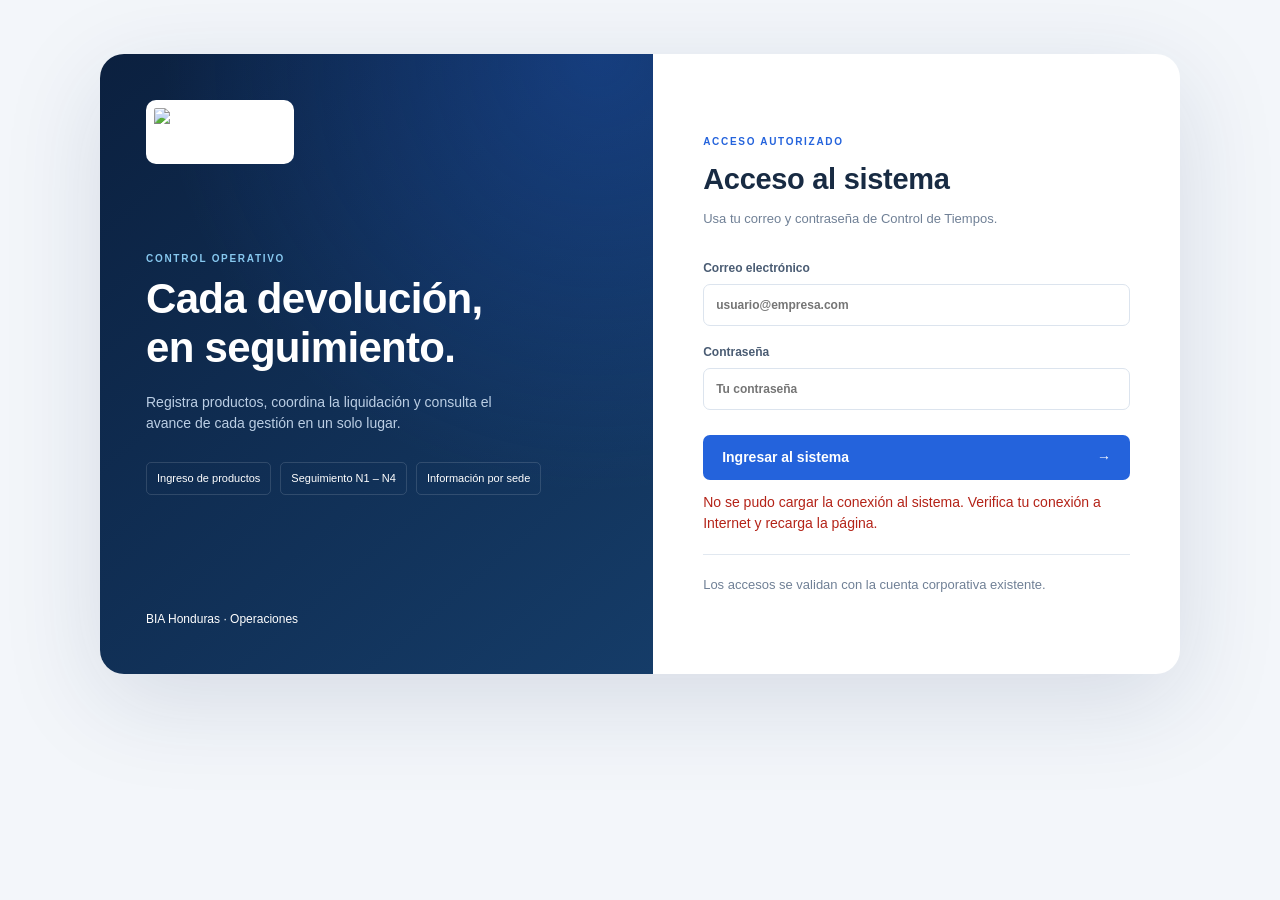
==== commit ef8cace3: "Agregar Tipo Ruta y calcular cajas de Preventa en el Dashboard Excel" ====
--- a/index.html
+++ b/index.html
@@ -41,7 +41,7 @@
 <dialog id="catalog-dialog" aria-labelledby="catalog-title"><form id="catalog-form"><h2 id="catalog-title">Agregar Cliente</h2><p id="catalog-help" class="muted"></p><div id="catalog-client-fields" hidden><label>IDCliente<input id="catalog-client-id" maxlength="100" autocomplete="off"></label><label>NombCliente<input id="catalog-client-name" maxlength="200" autocomplete="off"></label></div><label id="catalog-name-label">Nombre del Cliente<input id="catalog-name" required maxlength="303" autocomplete="off"></label><p id="catalog-message" role="status" aria-live="polite"></p><div class="form-actions"><button type="submit" class="primary">Guardar</button><button type="button" id="catalog-delete" class="secondary danger" hidden disabled>Eliminar</button><button type="button" id="catalog-cancel" class="secondary">Cancelar</button></div></form></dialog>
 <dialog id="delivery-continue-dialog" class="confirm-dialog" aria-labelledby="delivery-continue-title"><form method="dialog"><h2 id="delivery-continue-title">¿Deseas gestionar otro registro para este control de entrega?</h2><div class="form-actions"><button type="submit" value="si" class="primary" autofocus>Sí</button><button type="submit" value="no" class="secondary">No</button></div></form></dialog>
 <script src="./vendor/jszip.min.js" defer></script>
-<script type="module">import('./app.js?v=20261116-agregar-codigo').catch(()=>{document.getElementById('login-message').textContent='No se pudo cargar la conexión al sistema. Verifica tu conexión a Internet y recarga la página.'});</script>
+<script type="module">import('./app.js?v=20261118-tipo-ruta').catch(()=>{document.getElementById('login-message').textContent='No se pudo cargar la conexión al sistema. Verifica tu conexión a Internet y recarga la página.'});</script>
 <dialog id="edit-dialog" class="edit-dialog"><form id="edit-form"><div class="section-line"><h2>Editar devolución</h2><button id="edit-close" type="button" class="secondary" aria-label="Cerrar edición">×</button></div><label>Número de Gestión<input id="edit-management" readonly></label><section class="management-history"><h3>Estatus de la Gestión</h3><ol id="edit-history" class="history"></ol></section><div class="form-grid"><label>Factura<input name="factura" required maxlength="120"></label><label>Cliente<input name="cliente" list="clientes" required></label><label>Observación<select name="observacion" required></select></label><label>Bodega Origen<input name="bodega_origen" required maxlength="120"></label><label>Bodega Destino<input name="bodega_destino" required maxlength="120"></label><label class="wide">Comentario<textarea name="comentario" rows="2" maxlength="4000"></textarea></label></div><h3 class="edit-products-title">Productos de la gestión</h3><div class="table-wrap"><table><thead><tr><th>Código</th><th>Descripción</th><th>Cantidad</th><th>Costo unit.</th></tr></thead><tbody id="edit-items"></tbody></table></div><p id="edit-message" role="alert"></p><div class="form-actions"><button type="button" id="edit-cancel" class="secondary">Cancelar</button><button type="submit" id="edit-save" class="primary">Guardar cambios</button></div></form></dialog>
 <dialog id="delivery-dialog" class="delivery-dialog" aria-labelledby="delivery-dialog-title"><div class="delivery-toolbar"><div><h2 id="delivery-dialog-title">Control de entrega de devoluciones</h2><p>Revisa el documento antes de entregarlo junto con las facturas originales.</p></div><div class="form-actions"><button id="delivery-edit" type="button" class="secondary">Editar documento</button><button id="delivery-save" type="button" class="secondary" hidden>Guardar cambios</button><button id="delivery-print" type="button" class="primary">Imprimir</button><button id="delivery-close" type="button" class="secondary">Cerrar</button></div></div><p id="delivery-message" role="status" aria-live="polite"></p><form id="delivery-editor" hidden><p class="muted">Los cambios se guardan en este control de entrega. Los datos de la devolución siguen disponibles en Editar devolución.</p><label>Celular para este documento<input id="delivery-phone" maxlength="40" autocomplete="tel"></label><div class="table-wrap"><table><thead><tr><th>N.º / Gestión</th><th>Factura</th><th>Cliente</th><th>Descripción del SKU</th><th>LIQ.</th><th>Observación</th><th>Bodega Origen</th><th>Bodega Destino</th></tr></thead><tbody id="delivery-editor-body"></tbody></table></div></form><div id="delivery-paper" class="delivery-paper"></div></dialog>
 </body></html>
